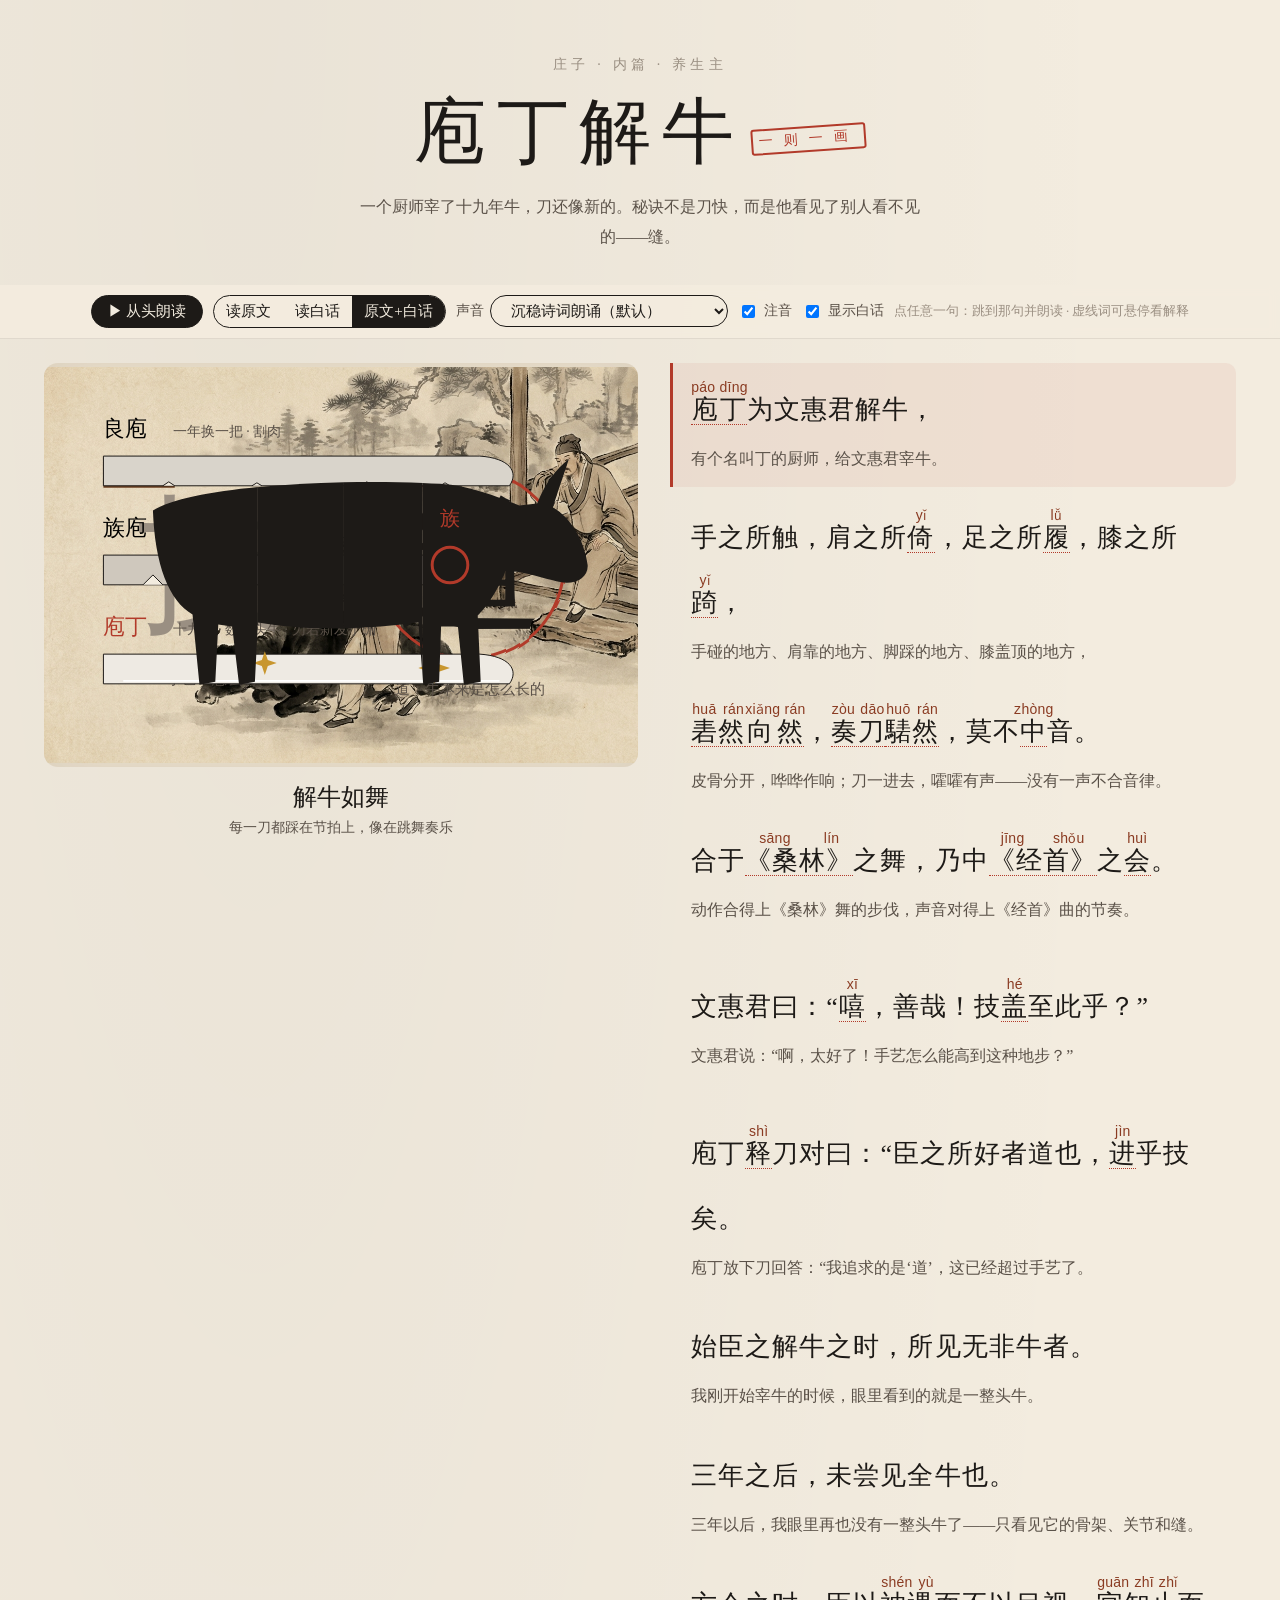
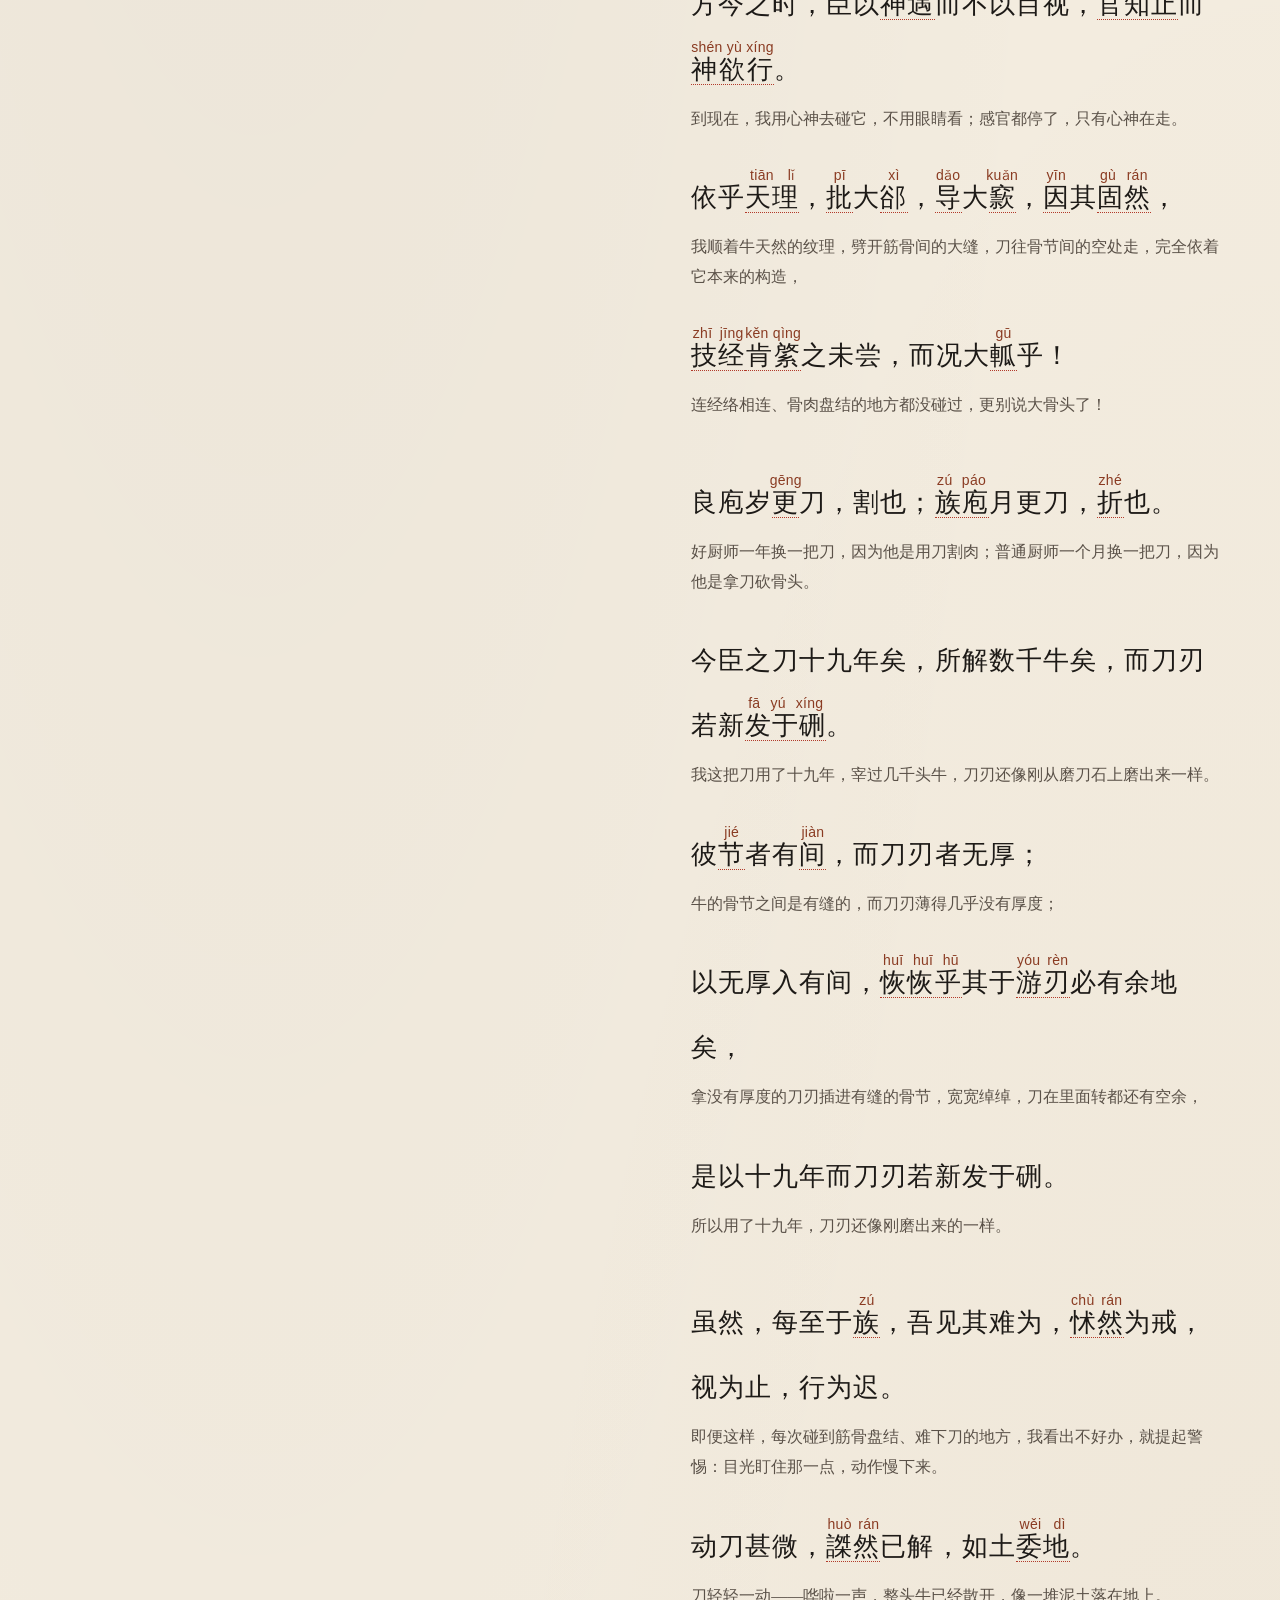
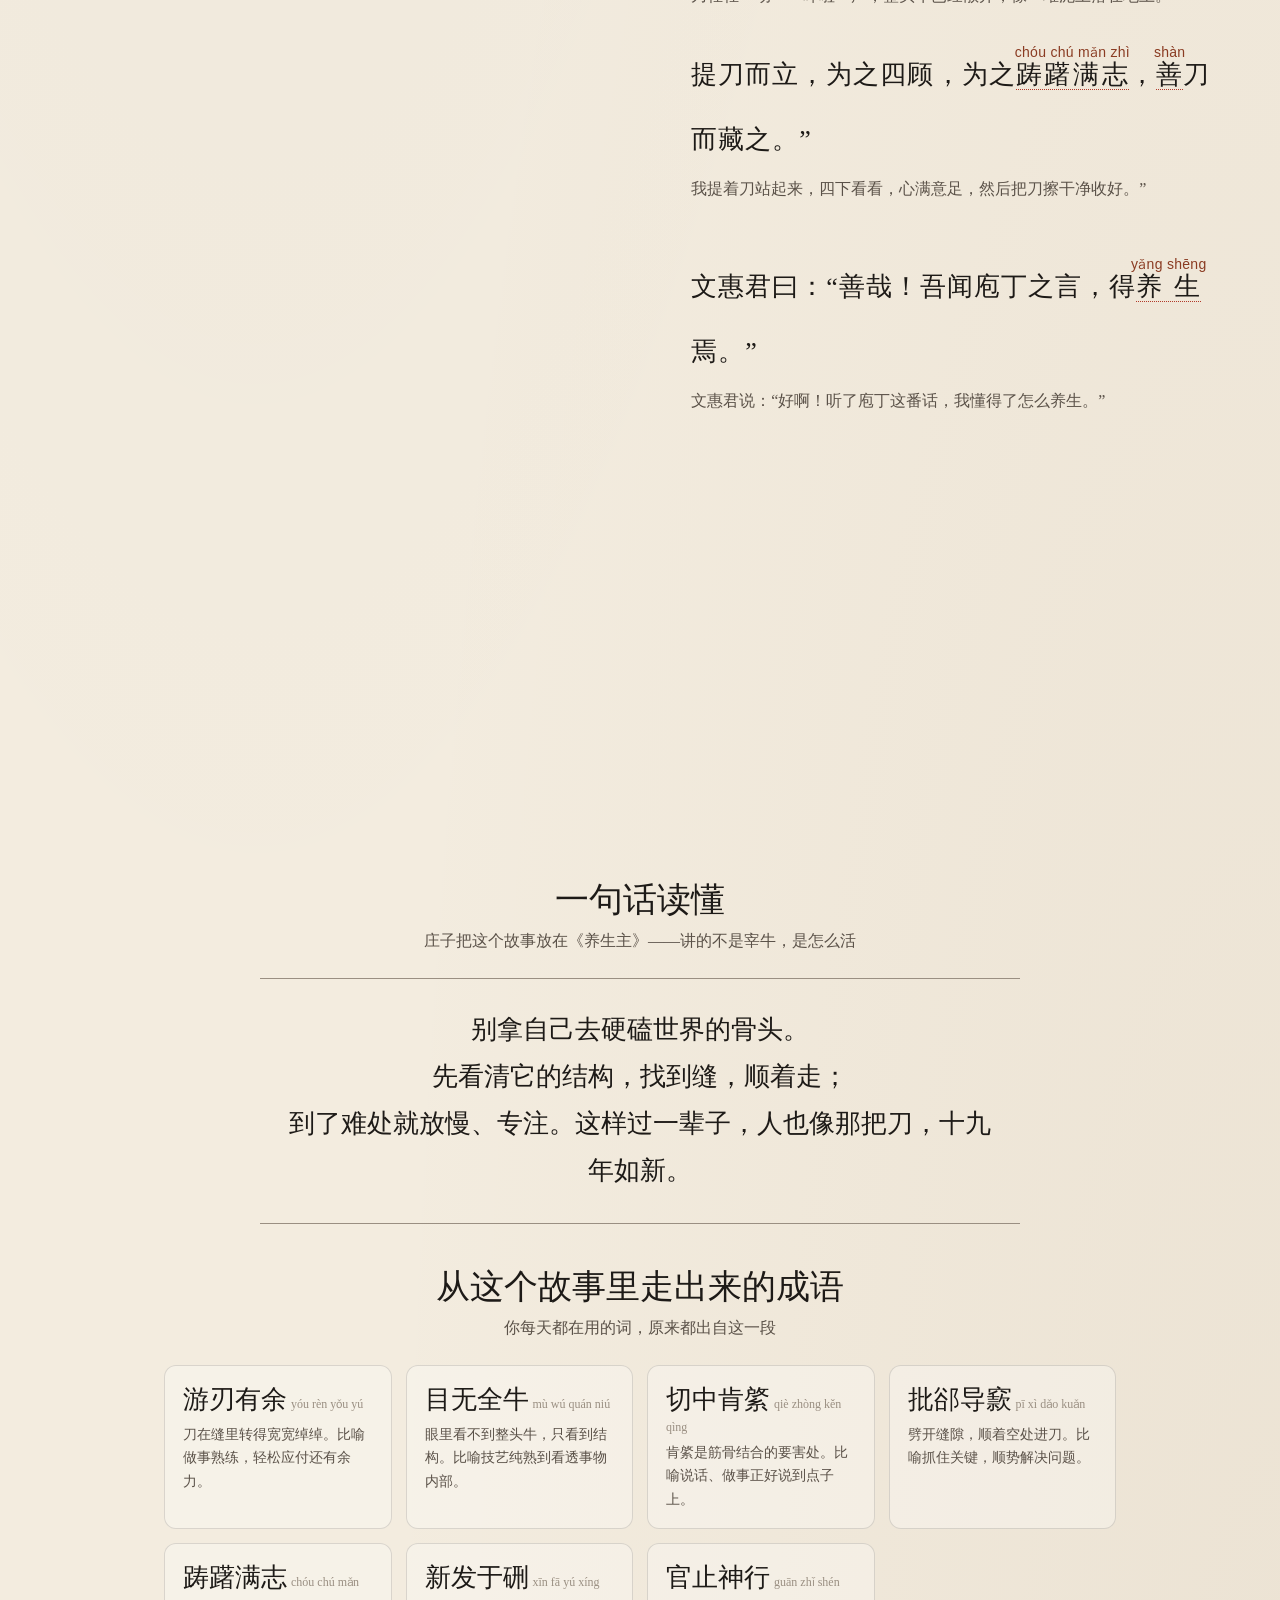
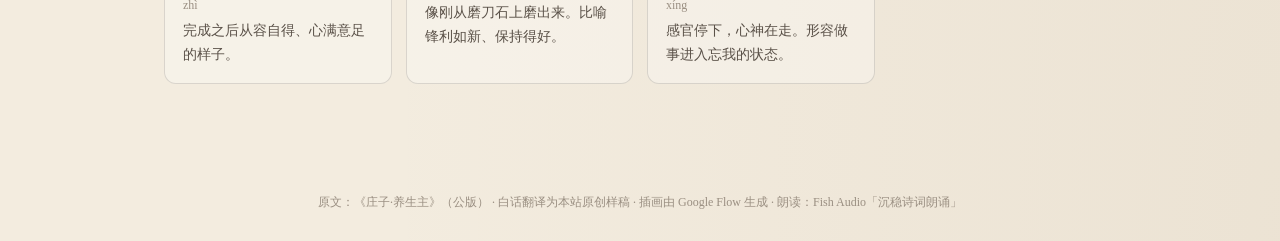
==== paoding.html @ 6b1c765b "庖丁解牛样板页：原文白话对照、Fish 朗读、Flow 水墨插画 Co-Authored-By: Claude Opus 5.5 <noreply@anthropic.com>" ====
<!DOCTYPE html>
<html lang="zh-CN">
<head>
<meta charset="UTF-8">
<meta name="viewport" content="width=device-width, initial-scale=1">
<title>庖丁解牛 · 庄子一则一画</title>
<style>
  :root {
    --paper: #f3ecdf;
    --paper2: #ebe2d1;
    --ink: #1d1a17;
    --ink2: #5a5148;
    --ink3: #9a8f82;
    --red: #b23a2a;
    --gold: #c8962e;
    --kai: "Kaiti SC", "STKaiti", "KaiTi", "BiauKai", serif;
    --song: "Songti SC", "STSong", "Noto Serif SC", serif;
  }
  * { box-sizing: border-box; }
  html, body { margin: 0; background: var(--paper); color: var(--ink); font-family: var(--song); }
  body {
    background-image:
      radial-gradient(ellipse at 20% 0%, rgba(0,0,0,.04), transparent 60%),
      radial-gradient(ellipse at 100% 100%, rgba(120,80,30,.06), transparent 50%);
    min-height: 100vh;
  }

  /* ---------- 顶部 ---------- */
  header.hero {
    padding: 56px 24px 32px; text-align: center; position: relative;
  }
  .hero .src { color: var(--ink3); letter-spacing: .3em; font-size: 14px; }
  .hero h1 {
    font-family: var(--kai); font-weight: normal; font-size: 72px; margin: 10px 0 6px;
    letter-spacing: .15em;
  }
  .hero .seal {
    display: inline-block; border: 2px solid var(--red); color: var(--red);
    font-family: var(--kai); padding: 2px 6px; font-size: 14px; border-radius: 3px;
    transform: rotate(-4deg); margin-left: 6px; vertical-align: middle;
  }
  .hero p.lede { color: var(--ink2); max-width: 560px; margin: 12px auto 0; line-height: 1.9; }

  /* ---------- 控制条 ---------- */
  .bar {
    position: sticky; top: 0; z-index: 20; background: rgba(243,236,223,.92);
    backdrop-filter: blur(6px); border-bottom: 1px solid rgba(0,0,0,.08);
    display: flex; gap: 10px; align-items: center; justify-content: center; flex-wrap: wrap;
    padding: 10px 16px;
  }
  .bar button, .bar select {
    font-family: var(--song); font-size: 15px; border: 1px solid var(--ink); background: transparent;
    color: var(--ink); border-radius: 999px; padding: 6px 16px; cursor: pointer;
  }
  .bar button.primary { background: var(--ink); color: var(--paper); }
  .bar button.on { background: var(--ink); color: var(--paper); }
  .seg { display: inline-flex; border: 1px solid var(--ink); border-radius: 999px; overflow: hidden; }
  .seg button { border: none; border-radius: 0; padding: 6px 12px; }
  .bar label { font-size: 14px; color: var(--ink2); display: inline-flex; gap: 6px; align-items: center; }
  .bar .hint { font-size: 13px; color: var(--ink3); }

  /* ---------- 主体：左画右文 ---------- */
  main { display: grid; grid-template-columns: minmax(0, 1.05fr) minmax(0, 1fr); gap: 32px;
         max-width: 1240px; margin: 0 auto; padding: 24px; }
  .stage-wrap { position: sticky; top: 70px; align-self: start; }
  .stage {
    background: var(--paper2); border-radius: 14px; position: relative; overflow: hidden;
    box-shadow: inset 0 0 60px rgba(90,60,20,.12);
    aspect-ratio: 5 / 3.4;
  }
  .stage svg { width: 100%; height: 100%; display: block; }
  .caption {
    margin-top: 14px; font-family: var(--kai); font-size: 24px; text-align: center; min-height: 34px;
  }
  .subcaption { text-align: center; color: var(--ink2); font-size: 14px; margin-top: 4px; min-height: 20px; }
  .stepper { display: flex; justify-content: center; gap: 8px; margin-top: 14px; flex-wrap: wrap; }
  .stepper button {
    font-family: var(--kai); font-size: 15px; background: transparent; border: 1px solid var(--ink3);
    color: var(--ink2); border-radius: 6px; padding: 4px 10px; cursor: pointer;
  }
  .stepper button.on { border-color: var(--red); color: var(--red); }

  .text { padding-bottom: 40vh; }
  .sent {
    padding: 14px 16px 14px 18px; border-left: 3px solid transparent; border-radius: 0 10px 10px 0;
    cursor: pointer; transition: background .25s, border-color .25s; margin-bottom: 4px;
  }
  .sent:hover { background: rgba(0,0,0,.03); }
  .sent.active { background: rgba(178,58,42,.07); border-left-color: var(--red); }
  .sent .orig { font-family: var(--kai); font-size: 26px; line-height: 2.5; letter-spacing: .04em; }
  .sent .tr { font-size: 16px; line-height: 1.85; color: var(--ink2); margin-top: 2px; }
  .sent.speaking-orig .orig { color: var(--red); }
  .sent.speaking-tr .tr { color: var(--red); }
  .hide-tr .sent .tr { display: none; }
  .hide-tr .sent.active .tr { display: block; }
  ruby rt { font-family: "PingFang SC", -apple-system, sans-serif; font-size: 14px; font-weight: 500; color: #8a3b22; letter-spacing: .02em; padding-bottom: 2px; }
  .hide-py ruby rt { visibility: hidden; }
  .w { border-bottom: 1px dotted var(--red); cursor: help; }
  .para-gap { height: 18px; }

  .tip {
    position: fixed; z-index: 50; max-width: 260px; background: var(--ink); color: var(--paper);
    padding: 10px 14px; border-radius: 8px; font-size: 14px; line-height: 1.6; pointer-events: none;
    opacity: 0; transform: translateY(4px); transition: opacity .15s, transform .15s;
  }
  .tip.show { opacity: 1; transform: none; }
  .toast {
    position: fixed; left: 50%; bottom: 28px; transform: translate(-50%, 10px); z-index: 60;
    background: var(--ink); color: var(--paper); padding: 10px 18px; border-radius: 999px; font-size: 14px;
    opacity: 0; transition: opacity .2s, transform .2s; pointer-events: none;
  }
  .toast.show { opacity: 1; transform: translate(-50%, 0); }
  .tip b { font-family: var(--kai); font-size: 18px; font-weight: normal; margin-right: 6px; }
  .tip i { color: var(--gold); font-style: normal; }

  /* ---------- 结尾 ---------- */
  section.end { max-width: 1000px; margin: 0 auto; padding: 20px 24px 80px; }
  section.end h2 { font-family: var(--kai); font-weight: normal; font-size: 34px; text-align: center; margin: 40px 0 8px; }
  section.end .sub { text-align: center; color: var(--ink2); margin-bottom: 26px; }
  .big-idea {
    font-family: var(--kai); font-size: 26px; line-height: 1.8; text-align: center;
    max-width: 760px; margin: 0 auto; padding: 28px; border-top: 1px solid var(--ink3); border-bottom: 1px solid var(--ink3);
  }
  .map { display: grid; grid-template-columns: repeat(3, 1fr); gap: 14px; margin: 30px 0 0; }
  .map div { background: var(--paper2); border-radius: 12px; padding: 18px; text-align: center; }
  .map b { display: block; font-family: var(--kai); font-size: 30px; font-weight: normal; }
  .map span { color: var(--ink2); font-size: 15px; }
  .idioms { display: grid; grid-template-columns: repeat(auto-fill, minmax(220px, 1fr)); gap: 14px; }
  .idiom { border: 1px solid rgba(0,0,0,.12); border-radius: 12px; padding: 16px 18px; background: rgba(255,255,255,.3); }
  .idiom b { font-family: var(--kai); font-size: 26px; font-weight: normal; }
  .idiom .py { color: var(--ink3); font-size: 12px; }
  .idiom p { margin: 6px 0 0; color: var(--ink2); font-size: 14px; line-height: 1.7; }
  footer { text-align: center; color: var(--ink3); font-size: 12px; padding: 30px; }

  /* ---------- 场景动画 ---------- */
  .scene { opacity: 0; transition: opacity .6s; pointer-events: none; }
  .scene.on { opacity: 1; }
  .ox-fill { fill: var(--ink); transition: fill-opacity .8s, stroke-opacity .8s; }
  .ox-line { fill: none; stroke: var(--ink); stroke-width: 2; }
  .struct { stroke: var(--paper); stroke-width: 2.2; fill: none; stroke-dasharray: 6 5; opacity: 0; transition: opacity .8s, stroke .8s; }
  .joint { fill: none; stroke: var(--paper); stroke-width: 2; opacity: 0; transition: opacity .8s, stroke .8s; }
  #s3.b .struct, #s3.b .joint { opacity: 1; }
  #s3.b .ox-fill { fill-opacity: .9; }
  #s3.c .ox-fill { fill-opacity: .08; }
  #s3.c .struct { opacity: 1; stroke: var(--gold); stroke-dasharray: none; stroke-width: 3; filter: url(#glow); }
  #s3.c .joint { opacity: 1; stroke: var(--gold); filter: url(#glow); }
  #s3.c .eye { opacity: 0; }
  .eye { transition: opacity .6s; }

  .s3paint, .s6paint { opacity: 0; transition: opacity 1s; }
  #s3.c .s3paint { opacity: 1; }
  #s3.c .ox-fill, #s3.c .struct, #s3.c .joint { opacity: 0 !important; }
  #s6.fall .s6paint { opacity: 1; transition-delay: .6s; }
  #s6.fall .dust { display: none; }
  #ground { transition: opacity .6s; }
  @keyframes ripple { from { r: 4; opacity: .7; } to { r: 46; opacity: 0; } }
  .rip { fill: none; stroke: var(--gold); stroke-width: 1.5; animation: ripple 2.4s ease-out infinite; }
  @keyframes floatNote { 0% { transform: translateY(10px); opacity: 0; } 30% { opacity: 1; } 100% { transform: translateY(-40px); opacity: 0; } }
  .note { font-family: var(--kai); font-size: 22px; fill: var(--ink2); animation: floatNote 3s ease-in-out infinite; }
  @keyframes knifeDance {
    0% { offset-distance: 0%; } 100% { offset-distance: 100%; }
  }
  .dancing-knife {
    offset-path: path("M140,180 C200,120 260,250 320,170 S430,120 470,190 S330,260 230,215 S120,230 140,180");
    animation: knifeDance 5s linear infinite; offset-rotate: auto;
  }

  @keyframes slide { 0%,10% { transform: translateY(-120px); } 60%,100% { transform: translateY(150px); } }
  .blade-slide { animation: slide 3.2s cubic-bezier(.5,0,.3,1) infinite; }

  @keyframes pulse { 0%,100% { r: 18; opacity: .9; } 50% { r: 30; opacity: .3; } }
  .knot { fill: none; stroke: var(--red); stroke-width: 3; animation: pulse 1.6s ease-in-out infinite; }
  .piece { transition: transform 1.4s cubic-bezier(.6,.05,.4,1); transform-box: view-box; }
  #s6.fall .knot, #s6.fall .knot-t { display: none; }
  #s6.fall .p1 { transform: translate(-30px, 30px) rotate(-28deg); }
  #s6.fall .p2 { transform: translate(-10px, 40px) rotate(18deg); }
  #s6.fall .p3 { transform: translate(12px, 42px) rotate(-16deg); }
  #s6.fall .p4 { transform: translate(36px, 28px) rotate(24deg); }
  .dust { opacity: 0; transition: opacity 1s .9s; }
  #s6.fall .dust { opacity: 1; }

  @keyframes sheathe { 0%,15% { transform: translateX(-150px); } 65%,100% { transform: translateX(0); } }
  .sheathing { animation: sheathe 4s ease-in-out infinite alternate; }
  @keyframes wipe { 0%,100% { transform: translateX(-60px); opacity: 0; } 20% { opacity: .9; } 50% { transform: translateX(80px); opacity: .9; } 60% { opacity: 0; } }
  .cloth { animation: wipe 4s ease-in-out infinite; }
  @keyframes look { 0%,100% { opacity: .2; } 50% { opacity: 1; } }
  .lookarrow { animation: look 2s ease-in-out infinite; }

  @keyframes shine { 0%,100% { opacity: 0; } 50% { opacity: 1; } }
  .sparkle { animation: shine 1.8s ease-in-out infinite; }

  @media (max-width: 860px) {
    main { grid-template-columns: 1fr; padding: 12px; }
    .stage-wrap { top: 56px; z-index: 10; background: var(--paper); padding-bottom: 6px; }
    .stage { aspect-ratio: 5 / 2.6; }
    .caption { font-size: 18px; margin-top: 6px; }
    .subcaption, .stepper { display: none; }
    .hero h1 { font-size: 52px; }
    .sent .orig { font-size: 21px; }
    .map { grid-template-columns: 1fr; }
  }
</style>
</head>
<body>

<header class="hero">
  <div class="src">庄子 · 内篇 · 养生主</div>
  <h1>庖丁解牛<span class="seal">一则一画</span></h1>
  <p class="lede">一个厨师宰了十九年牛，刀还像新的。秘诀不是刀快，而是他看见了别人看不见的——缝。</p>
</header>

<div class="bar">
  <button class="primary" id="playBtn">▶ 从头朗读</button>
  <div class="seg" id="modeSeg">
    <button data-mode="orig">读原文</button>
    <button data-mode="tr">读白话</button>
    <button data-mode="both" class="on">原文+白话</button>
  </div>
  <label>声音 <select id="voiceSel"></select></label>
  <label><input type="checkbox" id="pyChk" checked> 注音</label>
  <label><input type="checkbox" id="trChk" checked> 显示白话</label>
  <span class="hint">点任意一句：跳到那句并朗读 · 虚线词可悬停看解释</span>
</div>

<main>
  <div class="stage-wrap">
    <div class="stage">
      <svg viewBox="0 0 600 400" id="svg">
        <defs>
          <filter id="glow" x="-50%" y="-50%" width="200%" height="200%">
            <feGaussianBlur stdDeviation="3" result="b"/>
            <feMerge><feMergeNode in="b"/><feMergeNode in="SourceGraphic"/></feMerge>
          </filter>
          <filter id="brush">
            <feTurbulence type="fractalNoise" baseFrequency=".04" numOctaves="2" result="n"/>
            <feDisplacementMap in="SourceGraphic" in2="n" scale="5"/>
          </filter>
          <path id="ox" d="M110,145 C150,120 300,112 400,118 C430,120 455,130 480,140 L498,138 C505,120 515,105 530,93 C524,112 518,128 514,142 C532,152 546,176 549,200 C550,213 536,221 520,217 C500,212 482,206 466,206 C458,226 448,241 438,251 L441,318 L424,321 L418,262 L401,262 L399,318 L383,321 L378,258 C320,266 262,266 216,258 L213,318 L197,321 L190,262 L176,260 L173,318 L157,321 L150,250 C126,236 112,200 110,145 Z"/>
          <clipPath id="c1"><rect x="90" y="80" width="126" height="260"/></clipPath>
          <clipPath id="c2"><rect x="216" y="80" width="86" height="260"/></clipPath>
          <clipPath id="c3"><rect x="302" y="80" width="80" height="260"/></clipPath>
          <clipPath id="c4"><rect x="382" y="80" width="180" height="260"/></clipPath>
          <symbol id="knife" viewBox="-30 -8 60 16" overflow="visible">
            <path d="M-28,-3 L-6,-3 L-6,3 L-28,3 Z" fill="#6b3f22"/>
            <path d="M-6,-5 L22,-5 C28,-4 30,0 28,4 L-6,4 Z" fill="#d9d4cb" stroke="#1d1a17" stroke-width="1"/>
          </symbol>
        </defs>

        <!-- 地面 -->
        <path id="ground" d="M40,330 C200,326 400,334 560,328" stroke="#1d1a17" stroke-width="2" fill="none" opacity=".35" filter="url(#brush)"/>

        <!-- 1 解牛如舞 -->
        <g class="scene" id="s1">
          <image class="paint" href="img/flow/cover_dance_1.jpg" x="0" y="0" width="600" height="400" preserveAspectRatio="xMidYMid slice"/>
        </g>

        <!-- 2 技 → 道 -->
        <g class="scene" id="s2">
          <text x="170" y="250" font-family="Kaiti SC, STKaiti, serif" font-size="150" fill="#9a8f82" text-anchor="middle">技</text>
          <path d="M260,205 L330,205" stroke="#1d1a17" stroke-width="3"/>
          <path d="M322,195 L340,205 L322,215" fill="none" stroke="#1d1a17" stroke-width="3"/>
          <text x="300" y="185" font-family="Songti SC, serif" font-size="16" fill="#5a5148" text-anchor="middle">进乎技</text>
          <circle cx="430" cy="200" r="95" fill="none" stroke="#b23a2a" stroke-width="3" filter="url(#brush)"/>
          <text x="430" y="252" font-family="Kaiti SC, STKaiti, serif" font-size="150" fill="#1d1a17" text-anchor="middle">道</text>
          <text x="170" y="320" font-family="Songti SC, serif" font-size="15" fill="#5a5148" text-anchor="middle">手艺：怎么切</text>
          <text x="430" y="330" font-family="Songti SC, serif" font-size="15" fill="#5a5148" text-anchor="middle">道：牛本来是怎么长的</text>
        </g>

        <!-- 3 三重眼光 -->
        <g class="scene" id="s3">
          <use href="#ox" class="ox-fill"/>
          <g>
            <path class="struct" d="M118,150 C200,132 330,128 470,145"/>
            <path class="struct" d="M215,128 C210,170 212,215 216,258"/>
            <path class="struct" d="M300,122 C296,170 298,220 302,264"/>
            <path class="struct" d="M385,120 C380,165 380,215 380,258"/>
            <path class="struct" d="M458,135 C452,165 452,190 466,206"/>
            <path class="struct" d="M150,250 C168,232 190,236 216,258"/>
            <path class="struct" d="M118,190 C150,200 190,200 215,195"/>
            <path class="struct" d="M300,200 C330,205 360,205 380,200"/>
            <circle class="joint" cx="170" cy="188" r="15"/>
            <circle class="joint" cx="410" cy="200" r="14"/>
            <circle class="joint" cx="166" cy="290" r="9"/>
            <circle class="joint" cx="430" cy="290" r="9"/>
            <circle class="joint" cx="470" cy="168" r="10"/>
          </g>
          <image class="paint s3paint" href="img/flow/no_whole_ox_1.jpg" x="0" y="0" width="600" height="400" preserveAspectRatio="xMidYMid slice"/>
          <g class="eye" transform="translate(300,60)">
            <path d="M-26,0 Q0,-18 26,0 Q0,18 -26,0 Z" fill="none" stroke="#1d1a17" stroke-width="2"/>
            <circle r="6" fill="#1d1a17"/>
          </g>
        </g>

        <!-- 4 以无厚入有间 -->
        <g class="scene" id="s4">
          <image class="paint" href="img/flow/blade_gap_1.jpg" x="0" y="0" width="600" height="400" preserveAspectRatio="xMidYMid slice"/>
        </g>

        <!-- 5 三把刀 -->
        <g class="scene" id="s5">
          <g transform="translate(60,70)">
            <text x="0" y="0" font-family="Kaiti SC, STKaiti, serif" font-size="22">良庖</text>
            <text x="70" y="0" font-family="Songti SC, serif" font-size="14" fill="#5a5148">一年换一把 · 割肉</text>
            <path d="M0,22 L360,22 L360,52 L0,52 Z" fill="#6b3f22" transform="translate(-70,0) scale(.2,1) translate(350,0)"/>
            <path d="M0,20 L380,20 C410,22 420,36 410,50 L0,50 Z" fill="#d9d4cb" stroke="#1d1a17"/>
            <path d="M60,50 l6,-4 l6,4 M150,50 l5,-3 l5,3 M260,50 l6,-4 l6,4 M340,50 l5,-3 l5,3" stroke="#1d1a17" fill="#f3ecdf"/>
          </g>
          <g transform="translate(60,170)">
            <text x="0" y="0" font-family="Kaiti SC, STKaiti, serif" font-size="22">族庖</text>
            <text x="70" y="0" font-family="Songti SC, serif" font-size="14" fill="#5a5148">一个月换一把 · 砍骨头</text>
            <path d="M0,20 L330,20 L345,30 L355,26 L350,50 L0,50 Z" fill="#cfc8bd" stroke="#1d1a17"/>
            <path d="M40,50 l10,-10 l10,10 M110,50 l12,-14 l12,14 M200,50 l9,-9 l9,9 M270,50 l14,-16 l14,16" stroke="#1d1a17" fill="#f3ecdf"/>
            <path d="M372,30 l18,6 l-8,12 z" fill="#cfc8bd" stroke="#1d1a17"/>
          </g>
          <g transform="translate(60,270)">
            <text x="0" y="0" font-family="Kaiti SC, STKaiti, serif" font-size="22" fill="#b23a2a">庖丁</text>
            <text x="70" y="0" font-family="Songti SC, serif" font-size="14" fill="#5a5148">十九年 · 数千头牛 · 刃若新发于硎</text>
            <path d="M0,20 L380,20 C410,22 420,36 410,50 L0,50 Z" fill="#eeeae3" stroke="#1d1a17"/>
            <path d="M20,47 L400,47" stroke="#fff" stroke-width="2"/>
            <g class="sparkle"><path d="M330,30 l4,-12 l4,12 l12,4 l-12,4 l-4,12 l-4,-12 l-12,-4 z" fill="#c8962e"/></g>
            <g class="sparkle" style="animation-delay:.9s"><path d="M160,26 l3,-9 l3,9 l9,3 l-9,3 l-3,9 l-3,-9 l-9,-3 z" fill="#c8962e"/></g>
          </g>
        </g>

        <!-- 6 难处放慢 → 如土委地 -->
        <g class="scene" id="s6">
          <g class="piece p1" style="transform-origin:153px 300px"><use href="#ox" class="ox-fill" clip-path="url(#c1)"/></g>
          <g class="piece p2" style="transform-origin:259px 300px"><use href="#ox" class="ox-fill" clip-path="url(#c2)"/></g>
          <g class="piece p3" style="transform-origin:342px 300px"><use href="#ox" class="ox-fill" clip-path="url(#c3)"/></g>
          <g class="piece p4" style="transform-origin:472px 300px"><use href="#ox" class="ox-fill" clip-path="url(#c4)"/></g>
          <image class="paint s6paint" href="img/flow/satisfied_1.jpg" x="0" y="0" width="600" height="400" preserveAspectRatio="xMidYMid slice"/>
          <circle class="knot" cx="410" cy="200" r="18"/>
          <text class="knot-t" x="410" y="160" font-family="Kaiti SC, STKaiti, serif" font-size="20" fill="#b23a2a" text-anchor="middle">族</text>
          <g class="dust" fill="#9a8f82">
            <circle cx="150" cy="335" r="3"/><circle cx="210" cy="338" r="2"/><circle cx="290" cy="336" r="3"/>
            <circle cx="360" cy="339" r="2"/><circle cx="440" cy="335" r="3"/><circle cx="500" cy="338" r="2"/>
            <text x="300" y="380" font-family="Kaiti SC, STKaiti, serif" font-size="20" fill="#5a5148" text-anchor="middle">謋然已解，如土委地</text>
          </g>
        </g>

        <!-- 7 善刀而藏之 -->
        <g class="scene" id="s7">
          <image class="paint" href="img/flow/satisfied_2.jpg" x="0" y="0" width="600" height="400" preserveAspectRatio="xMidYMid slice"/>
        </g>

        <!-- 8 养生 -->
        <g class="scene" id="s8" font-family="Kaiti SC, STKaiti, serif" text-anchor="middle">
          <text x="120" y="120" font-size="64">刀</text>
          <text x="120" y="160" font-size="18" fill="#5a5148">= 你自己</text>
          <text x="300" y="120" font-size="64">牛</text>
          <text x="300" y="160" font-size="18" fill="#5a5148">= 复杂的世界</text>
          <text x="480" y="120" font-size="64" fill="#b23a2a">缝</text>
          <text x="480" y="160" font-size="18" fill="#5a5148">= 顺势的地方</text>
          <path d="M80,200 L520,200" stroke="#9a8f82"/>
          <text x="300" y="255" font-size="26">不硬碰，就不磨损</text>
          <text x="300" y="300" font-size="26">顺着纹理走，十九年如新</text>
          <circle cx="300" cy="350" r="22" fill="none" stroke="#b23a2a" stroke-width="2"/>
          <text x="300" y="359" font-size="24" fill="#b23a2a">生</text>
        </g>
      </svg>
    </div>
    <div class="caption" id="caption"></div>
    <div class="subcaption" id="subcaption"></div>
    <div class="stepper" id="stepper"></div>
  </div>

  <div class="text" id="text"></div>
</main>

<section class="end">
  <h2>一句话读懂</h2>
  <div class="sub">庄子把这个故事放在《养生主》——讲的不是宰牛，是怎么活</div>
  <div class="big-idea">
    别拿自己去硬磕世界的骨头。<br>先看清它的结构，找到缝，顺着走；<br>到了难处就放慢、专注。这样过一辈子，人也像那把刀，十九年如新。
  </div>

  <h2>从这个故事里走出来的成语</h2>
  <div class="sub">你每天都在用的词，原来都出自这一段</div>
  <div class="idioms">
    <div class="idiom"><b>游刃有余</b> <span class="py">yóu rèn yǒu yú</span><p>刀在缝里转得宽宽绰绰。比喻做事熟练，轻松应付还有余力。</p></div>
    <div class="idiom"><b>目无全牛</b> <span class="py">mù wú quán niú</span><p>眼里看不到整头牛，只看到结构。比喻技艺纯熟到看透事物内部。</p></div>
    <div class="idiom"><b>切中肯綮</b> <span class="py">qiè zhòng kěn qìng</span><p>肯綮是筋骨结合的要害处。比喻说话、做事正好说到点子上。</p></div>
    <div class="idiom"><b>批郤导窾</b> <span class="py">pī xì dǎo kuǎn</span><p>劈开缝隙，顺着空处进刀。比喻抓住关键，顺势解决问题。</p></div>
    <div class="idiom"><b>踌躇满志</b> <span class="py">chóu chú mǎn zhì</span><p>完成之后从容自得、心满意足的样子。</p></div>
    <div class="idiom"><b>新发于硎</b> <span class="py">xīn fā yú xíng</span><p>像刚从磨刀石上磨出来。比喻锋利如新、保持得好。</p></div>
    <div class="idiom"><b>官止神行</b> <span class="py">guān zhǐ shén xíng</span><p>感官停下，心神在走。形容做事进入忘我的状态。</p></div>
  </div>
</section>

<footer>原文：《庄子·养生主》（公版） · 白话翻译为本站原创样稿 · 插画由 Google Flow 生成 · 朗读：Fish Audio「沉稳诗词朗诵」</footer>

<div class="tip" id="tip"></div>
<div class="toast" id="toast"></div>

<script>
// {字|拼音|解释} 会变成带注音、可悬停的词
const S = [
  { o: "{庖丁|páo dīng|名叫丁的厨师。庖：厨房、厨师}为文惠君解牛，", r: "庖丁为文惠君解牛，",
    t: "有个名叫丁的厨师，给文惠君宰牛。", sc: 1 },
  { o: "手之所触，肩之所{倚|yǐ|靠}，足之所{履|lǚ|踩}，膝之所{踦|yǐ|用膝盖顶住}，", r: "手之所触，肩之所倚，足之所履，膝之所以，",
    t: "手碰的地方、肩靠的地方、脚踩的地方、膝盖顶的地方，", sc: 1 },
  { o: "{砉然|huā rán|皮骨分离的声音}{向然|xiǎng rán|同“响然”，发出声响}，{奏刀|zòu dāo|进刀}{騞然|huō rán|进刀时的声音}，莫不{中|zhòng|合乎}音。", r: "哗然响然，奏刀豁然，莫不众音。",
    t: "皮骨分开，哗哗作响；刀一进去，嚯嚯有声——没有一声不合音律。", sc: 1 },
  { o: "合于{《桑林》|sāng lín|商汤时的乐舞}之舞，乃中{《经首》|jīng shǒu|尧时乐曲《咸池》中的一章}之{会|huì|节奏}。", r: "合于桑林之舞，乃众经首之会。",
    t: "动作合得上《桑林》舞的步伐，声音对得上《经首》曲的节奏。", sc: 1, gap: true },

  { o: "文惠君曰：“{嘻|xī|赞叹声}，善哉！技{盖|hé|同“盍”，怎么}至此乎？”", r: "文惠君曰：嘻，善哉！技何至此乎？",
    t: "文惠君说：“啊，太好了！手艺怎么能高到这种地步？”", sc: 2, gap: true },
  { o: "庖丁{释|shì|放下}刀对曰：“臣之所好者道也，{进|jìn|超过}乎技矣。", r: "庖丁释刀对曰：臣之所好者道也，进乎技矣。",
    t: "庖丁放下刀回答：“我追求的是‘道’，这已经超过手艺了。", sc: 2 },

  { o: "始臣之解牛之时，所见无非牛者。", r: "始臣之解牛之时，所见无非牛者。",
    t: "我刚开始宰牛的时候，眼里看到的就是一整头牛。", sc: 3, st: "a" },
  { o: "三年之后，未尝见全牛也。", r: "三年之后，未尝见全牛也。",
    t: "三年以后，我眼里再也没有一整头牛了——只看见它的骨架、关节和缝。", sc: 3, st: "b" },
  { o: "方今之时，臣以{神遇|shén yù|用心神去接触}而不以目视，{官知止|guān zhī zhǐ|感官的作用停下来}而{神欲行|shén yù xíng|心神在运行}。", r: "方今之时，臣以神遇而不以目视，官知止而神欲行。",
    t: "到现在，我用心神去碰它，不用眼睛看；感官都停了，只有心神在走。", sc: 3, st: "c" },
  { o: "依乎{天理|tiān lǐ|牛身体天然的纹理}，{批|pī|劈开}大{郤|xì|空隙}，{导|dǎo|引刀进入}大{窾|kuǎn|骨节间的空处}，{因|yīn|顺着}其{固然|gù rán|本来的样子}，", r: "依乎天理，批大隙，导大款，因其固然，",
    t: "我顺着牛天然的纹理，劈开筋骨间的大缝，刀往骨节间的空处走，完全依着它本来的构造，", sc: 4 },
  { o: "{技经|zhī jīng|“技”应作“枝”，经络相连的地方}{肯綮|kěn qìng|骨肉紧密结合处}之未尝，而况大{軱|gū|大骨头}乎！", r: "枝经肯庆之未尝，而况大孤乎！",
    t: "连经络相连、骨肉盘结的地方都没碰过，更别说大骨头了！", sc: 4, gap: true },
  { o: "良庖岁{更|gēng|更换}刀，割也；{族庖|zú páo|一般的厨师。族：众}月更刀，{折|zhé|用刀砍骨头}也。", r: "良庖岁耕刀，割也；族庖月耕刀，折也。",
    t: "好厨师一年换一把刀，因为他是用刀割肉；普通厨师一个月换一把刀，因为他是拿刀砍骨头。", sc: 5 },
  { o: "今臣之刀十九年矣，所解数千牛矣，而刀刃若新{发于硎|fā yú xíng|刚从磨刀石上磨出来。硎：磨刀石}。", r: "今臣之刀十九年矣，所解数千牛矣，而刀刃若新发于形。",
    t: "我这把刀用了十九年，宰过几千头牛，刀刃还像刚从磨刀石上磨出来一样。", sc: 5 },
  { o: "彼{节|jié|骨节}者有{间|jiàn|缝隙}，而刀刃者无厚；", r: "彼节者有见，而刀刃者无厚；",
    t: "牛的骨节之间是有缝的，而刀刃薄得几乎没有厚度；", sc: 4 },
  { o: "以无厚入有间，{恢恢乎|huī huī hū|宽宽绰绰的样子}其于{游刃|yóu rèn|运转刀刃}必有余地矣，", r: "以无厚入有见，恢恢乎其于游刃必有余地矣，",
    t: "拿没有厚度的刀刃插进有缝的骨节，宽宽绰绰，刀在里面转都还有空余，", sc: 4 },
  { o: "是以十九年而刀刃若新发于硎。", r: "是以十九年而刀刃若新发于形。",
    t: "所以用了十九年，刀刃还像刚磨出来的一样。", sc: 5, gap: true },
  { o: "虽然，每至于{族|zú|筋骨交错聚结的地方}，吾见其难为，{怵然|chù rán|警惕小心的样子}为戒，视为止，行为迟。", r: "虽然，每至于族，吾见其难为，触然为戒，视为止，行为迟。",
    t: "即便这样，每次碰到筋骨盘结、难下刀的地方，我看出不好办，就提起警惕：目光盯住那一点，动作慢下来。", sc: 6, st: "a" },
  { o: "动刀甚微，{謋然|huò rán|骨肉分离的声音}已解，如土{委地|wěi dì|散落在地上}。", r: "动刀甚微，或然已解，如土委地。",
    t: "刀轻轻一动——哗啦一声，整头牛已经散开，像一堆泥土落在地上。", sc: 6, st: "fall" },
  { o: "提刀而立，为之四顾，为之{踌躇满志|chóu chú mǎn zhì|从容自得、心满意足}，{善|shàn|擦拭}刀而藏之。”", r: "提刀而立，为之四顾，为之踌躇满志，善刀而藏之。",
    t: "我提着刀站起来，四下看看，心满意足，然后把刀擦干净收好。”", sc: 7, gap: true },
  { o: "文惠君曰：“善哉！吾闻庖丁之言，得{养生|yǎng shēng|保养生命的道理}焉。”", r: "文惠君曰：善哉！吾闻庖丁之言，得养生焉。",
    t: "文惠君说：“好啊！听了庖丁这番话，我懂得了怎么养生。”", sc: 8 },
];

const CAP = {
  1: ["解牛如舞", "每一刀都踩在节拍上，像在跳舞奏乐"],
  2: ["从“技”到“道”", "手艺是“怎么切”；道是看懂“牛本来是怎么长的”"],
  3: ["三种眼光看同一头牛", ""],
  4: ["以无厚入有间", "刀从缝里走，碰不到骨头，所以不会钝"],
  5: ["三把刀，三种活法", "割肉的一年一换，砍骨头的一月一换，走缝的十九年如新"],
  6: ["难处放慢，然后——散了", ""],
  7: ["提刀而立，善刀而藏", ""],
  8: ["这和“养生”有什么关系？", "庄子借宰牛，讲怎么过一辈子"],
};
const S3 = { a: ["初：所见无非牛", "眼里是一整块硬东西，无从下手"],
             b: ["三年：未尝见全牛", "看见骨架、关节、缝——牛“拆开”了"],
             c: ["今：以神遇不以目视", "牛几乎消失，只剩发光的缝。闭着眼都知道刀往哪走"] };
const S6 = { a: ["每至于族，怵然为戒", "碰到盘结处（红圈），盯住、放慢"], fall: ["謋然已解，如土委地", "轻轻一动，整头牛自己散开"] };

// ---------- 渲染文本 ----------
const textEl = document.getElementById("text");
function markup(s) {
  return s.replace(/\{([^|}]+)\|([^|}]+)\|([^}]+)\}/g, (_, w, py, g) =>
    `<span class="w" data-w="${w}" data-py="${py}" data-g="${g}"><ruby>${w}<rt>${py}</rt></ruby></span>`);
}
S.forEach((s, i) => {
  const d = document.createElement("div");
  d.className = "sent"; d.dataset.i = i;
  d.innerHTML = `<div class="orig">${markup(s.o)}</div><div class="tr">${s.t}</div>`;
  d.addEventListener("click", () => { stopAll(); setActive(i, true); speakFrom(i, true); });
  textEl.appendChild(d);
  if (s.gap) { const g = document.createElement("div"); g.className = "para-gap"; textEl.appendChild(g); }
});
const sentEls = [...document.querySelectorAll(".sent")];

// ---------- 场景 ----------
const scenes = [...document.querySelectorAll(".scene")];
const capEl = document.getElementById("caption"), subEl = document.getElementById("subcaption");
const stepper = document.getElementById("stepper");
function showScene(n, st) {
  scenes.forEach(g => g.classList.toggle("on", g.id === "s" + n));
  let [c, sub] = CAP[n];
  const s3 = document.getElementById("s3"), s6 = document.getElementById("s6");
  s3.classList.remove("b", "c"); s6.classList.remove("fall");
  if (n === 3) { st = st || "a"; if (st !== "a") s3.classList.add(st); [c, sub] = S3[st]; }
  if (n === 6) { st = st || "a"; if (st === "fall") s6.classList.add("fall"); [c, sub] = S6[st]; }
  capEl.textContent = c; subEl.textContent = sub;
  const oxShown = (n === 3 && st !== "c") || (n === 6 && st !== "fall");
  document.getElementById("ground").style.opacity = oxShown ? .35 : 0;
  stepper.innerHTML = "";
  if (n === 3) for (const k of ["a", "b", "c"]) {
    const b = document.createElement("button"); b.textContent = S3[k][0];
    if (k === st) b.classList.add("on");
    b.onclick = () => showScene(3, k); stepper.appendChild(b);
  }
  if (n === 6) for (const k of ["a", "fall"]) {
    const b = document.createElement("button"); b.textContent = k === "a" ? "盘结处" : "散开";
    if (k === st) b.classList.add("on");
    b.onclick = () => showScene(6, k); stepper.appendChild(b);
  }
}

let active = -1;
function setActive(i, scroll) {
  active = i;
  sentEls.forEach((e, j) => e.classList.toggle("active", j === i));
  showScene(S[i].sc, S[i].st);
  if (scroll) sentEls[i].scrollIntoView({ behavior: "smooth", block: "center" });
}

// 不播放时，滚动到哪句就显示哪句的画面
const io = new IntersectionObserver(es => {
  if (playing) return;
  const vis = es.filter(e => e.isIntersecting).sort((a, b) => a.boundingClientRect.top - b.boundingClientRect.top);
  if (vis.length) setActive(+vis[0].target.dataset.i, false);
}, { rootMargin: "-40% 0px -50% 0px" });
sentEls.forEach(e => io.observe(e));

// ---------- 朗读 ----------
// full：整篇逐句都有音频（audio/<id>/o01.mp3、t01.mp3）；sample：只录了第一段试听
const VOICES = [
  { id: "04", name: "沉稳诗词朗诵", full: true },
  { id: "01", name: "周涛·纪录片女声", sample: { o: "audio/samples/01_o.mp3", t: "audio/samples/01_t.mp3" } },
  { id: "02", name: "纪录片男声", sample: { o: "audio/samples/02_o.mp3", t: "audio/samples/02_t.mp3" } },
  { id: "03", name: "浑厚男声", sample: { o: "audio/samples/03_o.mp3" } },
  { id: "05", name: "故宫纪录片女声", sample: { o: "audio/samples/05_o.mp3" } },
  { id: "tts", name: "浏览器语音" },
];
const SAMPLE_END = 3; // 试听只覆盖第 1–4 句（第一段）
let cur = VOICES[0];
let mode = "both", playing = false, ttsVoice = null, token = 0;
const audio = new Audio();

function pickTts() {
  const vs = speechSynthesis.getVoices().filter(v => /zh[-_](CN|Hans)/i.test(v.lang) || v.lang === "zh");
  ttsVoice = vs.find(v => /Tingting|婷婷|Xiaoxiao|Yu-shu|Lili/i.test(v.name)) || vs[0] || null;
}
pickTts(); speechSynthesis.onvoiceschanged = pickTts;

function say(text, rate) {
  return new Promise(res => {
    const u = new SpeechSynthesisUtterance(text);
    u.lang = "zh-CN"; if (ttsVoice) u.voice = ttsVoice; u.rate = rate;
    u.onend = res; u.onerror = res;
    speechSynthesis.speak(u);
  });
}
function playClip(url) {
  return new Promise(res => {
    audio.onended = () => res(true);
    audio.onerror = () => res(false);
    audio.src = url;
    audio.play().catch(() => res(false));
  });
}
// 有音频就放音频，没有（还没生成）就退回浏览器语音
async function read(k, kind) {
  const n = String(k + 1).padStart(2, "0");
  if (cur.full && await playClip(`audio/${cur.id}/${kind}${n}.mp3`)) return;
  if (kind === "o") await say(S[k].r, .8); else await say(S[k].t.replace(/[“”]/g, ""), 1);
}

const toastEl = document.getElementById("toast");
let toastTimer;
function toast(msg) {
  toastEl.textContent = msg; toastEl.classList.add("show");
  clearTimeout(toastTimer); toastTimer = setTimeout(() => toastEl.classList.remove("show"), 3200);
}

async function playSample(i) {
  const my = ++token;
  if (i > SAMPLE_END) { toast(`「${cur.name}」只录了第一段试听，整篇还没生成`); return; }
  playing = true; updateBtn();
  setActive(0, true);
  const els = sentEls.slice(0, SAMPLE_END + 1);
  if (mode !== "tr") {
    els.forEach(e => e.classList.add("speaking-orig")); await playClip(cur.sample.o);
    els.forEach(e => e.classList.remove("speaking-orig"));
  }
  if (my === token && mode !== "orig") {
    if (cur.sample.t) {
      els.forEach(e => e.classList.add("speaking-tr")); await playClip(cur.sample.t);
      els.forEach(e => e.classList.remove("speaking-tr"));
    } else toast(`「${cur.name}」没录白话试听`);
  }
  if (my === token) { playing = false; updateBtn(); toast("试听到这里结束。整篇只有默认声音"); }
}

async function speakFrom(i, single) {
  if (cur.sample) return playSample(i);
  const my = ++token; playing = true; updateBtn();
  for (let k = i; k < S.length; k++) {
    if (my !== token) return;
    setActive(k, true);
    const el = sentEls[k];
    if (mode !== "tr") { el.classList.add("speaking-orig"); await read(k, "o"); el.classList.remove("speaking-orig"); }
    if (my !== token) return;
    if (mode !== "orig") { el.classList.add("speaking-tr"); await read(k, "t"); el.classList.remove("speaking-tr"); }
    if (single) break;
  }
  if (my === token) { playing = false; updateBtn(); }
}
function stopAll() {
  token++; speechSynthesis.cancel(); audio.pause(); audio.onended = audio.onerror = null;
  playing = false;
  sentEls.forEach(e => e.classList.remove("speaking-orig", "speaking-tr")); updateBtn();
}
const playBtn = document.getElementById("playBtn");
function updateBtn() { playBtn.textContent = playing ? "■ 停止" : "▶ 从头朗读"; }
playBtn.onclick = () => { if (playing) stopAll(); else { stopAll(); speakFrom(0, false); } };

const voiceSel = document.getElementById("voiceSel");
voiceSel.innerHTML = VOICES.map(v =>
  `<option value="${v.id}">${v.name}${v.full ? "（默认）" : v.sample ? "（仅试听）" : ""}</option>`).join("");
voiceSel.onchange = () => {
  stopAll(); cur = VOICES.find(v => v.id === voiceSel.value);
  if (cur.sample) toast(`「${cur.name}」只录了第一段，点播放听试听`);
};

document.querySelectorAll("#modeSeg button").forEach(b => b.onclick = () => {
  mode = b.dataset.mode;
  document.querySelectorAll("#modeSeg button").forEach(x => x.classList.toggle("on", x === b));
});
document.getElementById("pyChk").onchange = e => document.body.classList.toggle("hide-py", !e.target.checked);
document.getElementById("trChk").onchange = e => document.body.classList.toggle("hide-tr", !e.target.checked);

// ---------- 词语解释浮窗 ----------
const tip = document.getElementById("tip");
document.addEventListener("mouseover", e => {
  const w = e.target.closest(".w"); if (!w) { tip.classList.remove("show"); return; }
  tip.innerHTML = `<b>${w.dataset.w}</b><i>${w.dataset.py}</i><br>${w.dataset.g}`;
  const r = w.getBoundingClientRect();
  tip.style.left = Math.min(r.left, innerWidth - 280) + "px";
  tip.style.top = (r.bottom + 8) + "px";
  tip.classList.add("show");
});
window.addEventListener("scroll", () => tip.classList.remove("show"), { passive: true });

setActive(0, false);
</script>
</body>
</html>
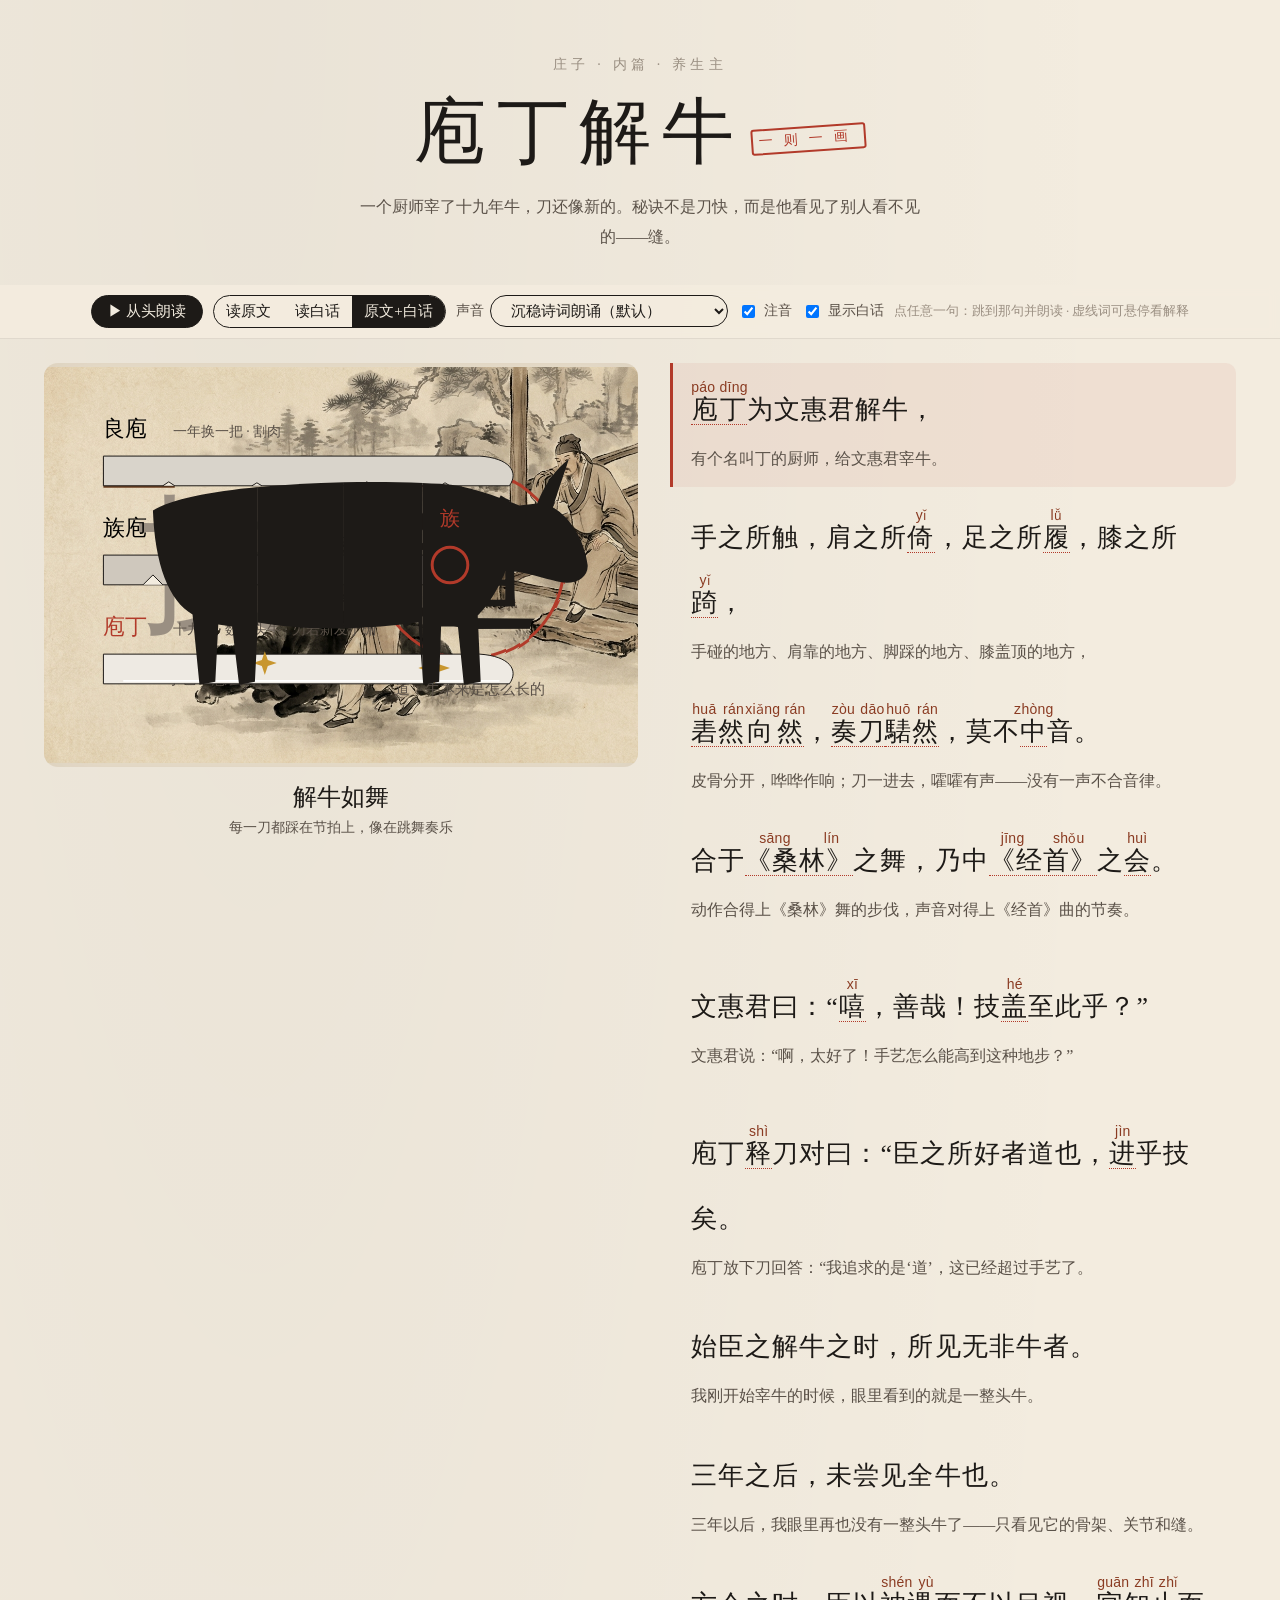
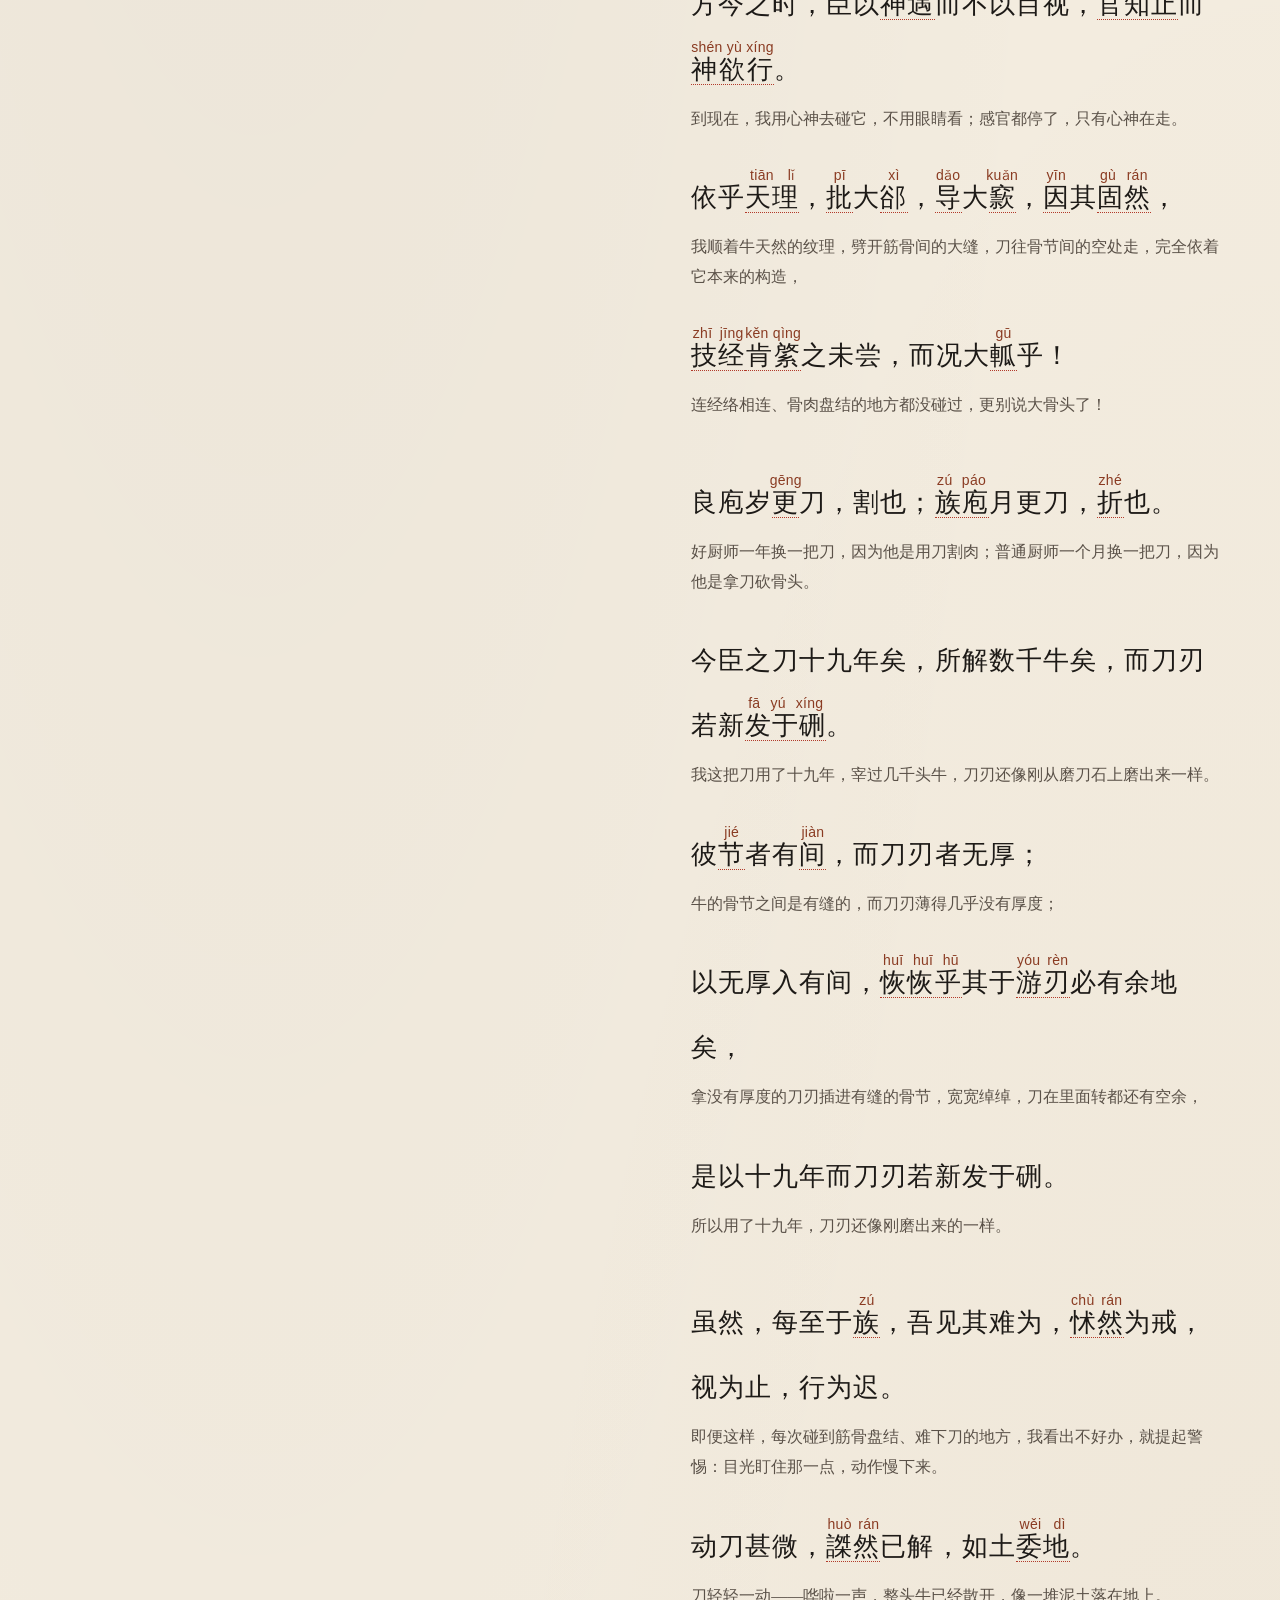
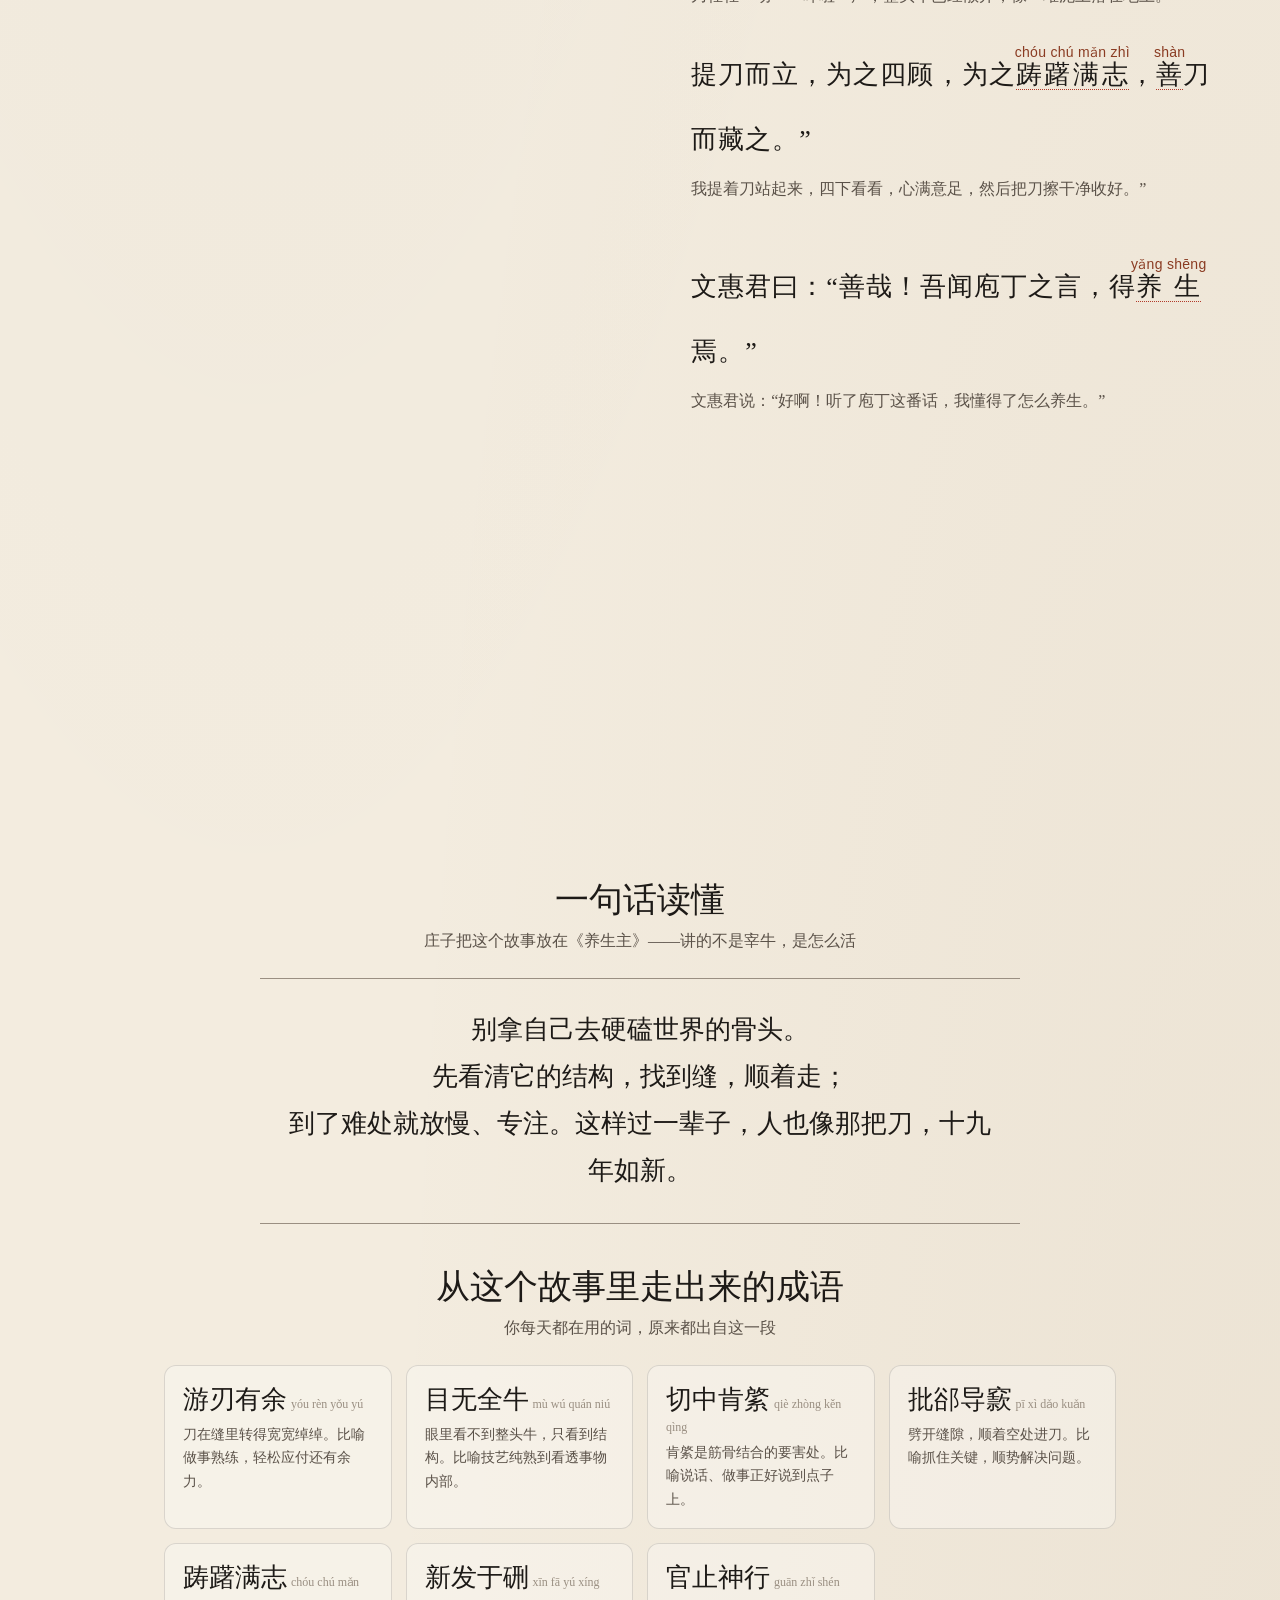
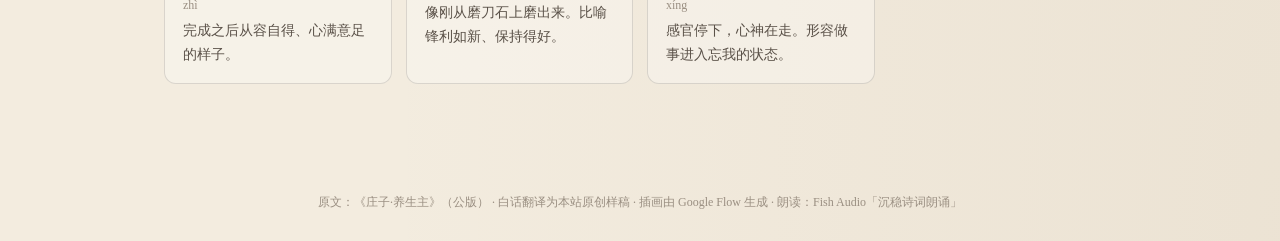
==== commit 24176e85: "手机上画面区贴在控制条下面，不再被盖住；画框改成 3:2 Co-Authored-By: Claude Opus 5.5 <noreply@anthropic.com>" ====
--- a/paoding.html
+++ b/paoding.html
@@ -62,7 +62,7 @@
   /* ---------- 主体：左画右文 ---------- */
   main { display: grid; grid-template-columns: minmax(0, 1.05fr) minmax(0, 1fr); gap: 32px;
          max-width: 1240px; margin: 0 auto; padding: 24px; }
-  .stage-wrap { position: sticky; top: 70px; align-self: start; }
+  .stage-wrap { position: sticky; top: calc(var(--barH, 56px) + 14px); align-self: start; }
   .stage {
     background: var(--paper2); border-radius: 14px; position: relative; overflow: hidden;
     box-shadow: inset 0 0 60px rgba(90,60,20,.12);
@@ -191,8 +191,13 @@
 
   @media (max-width: 860px) {
     main { grid-template-columns: 1fr; padding: 12px; }
-    .stage-wrap { top: 56px; z-index: 10; background: var(--paper); padding-bottom: 6px; }
-    .stage { aspect-ratio: 5 / 2.6; }
+    .stage-wrap { top: var(--barH, 56px); z-index: 10; background: var(--paper); padding: 6px 0; }
+    .bar { gap: 6px 8px; padding: 8px 10px; }
+    .bar .hint { display: none; }
+    .bar button, .bar select { font-size: 13px; padding: 5px 10px; }
+    .seg button { padding: 5px 9px; }
+    .bar label { font-size: 13px; }
+    .stage { aspect-ratio: 3 / 2; }
     .caption { font-size: 18px; margin-top: 6px; }
     .subcaption, .stepper { display: none; }
     .hero h1 { font-size: 52px; }
@@ -633,6 +638,12 @@
 });
 window.addEventListener("scroll", () => tip.classList.remove("show"), { passive: true });
 
+// 控制条在手机上会换行变高，画面区要贴在它下面
+const barEl = document.querySelector(".bar");
+const setBarH = () => document.documentElement.style.setProperty("--barH", barEl.offsetHeight + "px");
+setBarH(); addEventListener("resize", setBarH);
+if ("ResizeObserver" in window) new ResizeObserver(setBarH).observe(barEl);
+
 setActive(0, false);
 </script>
 </body>
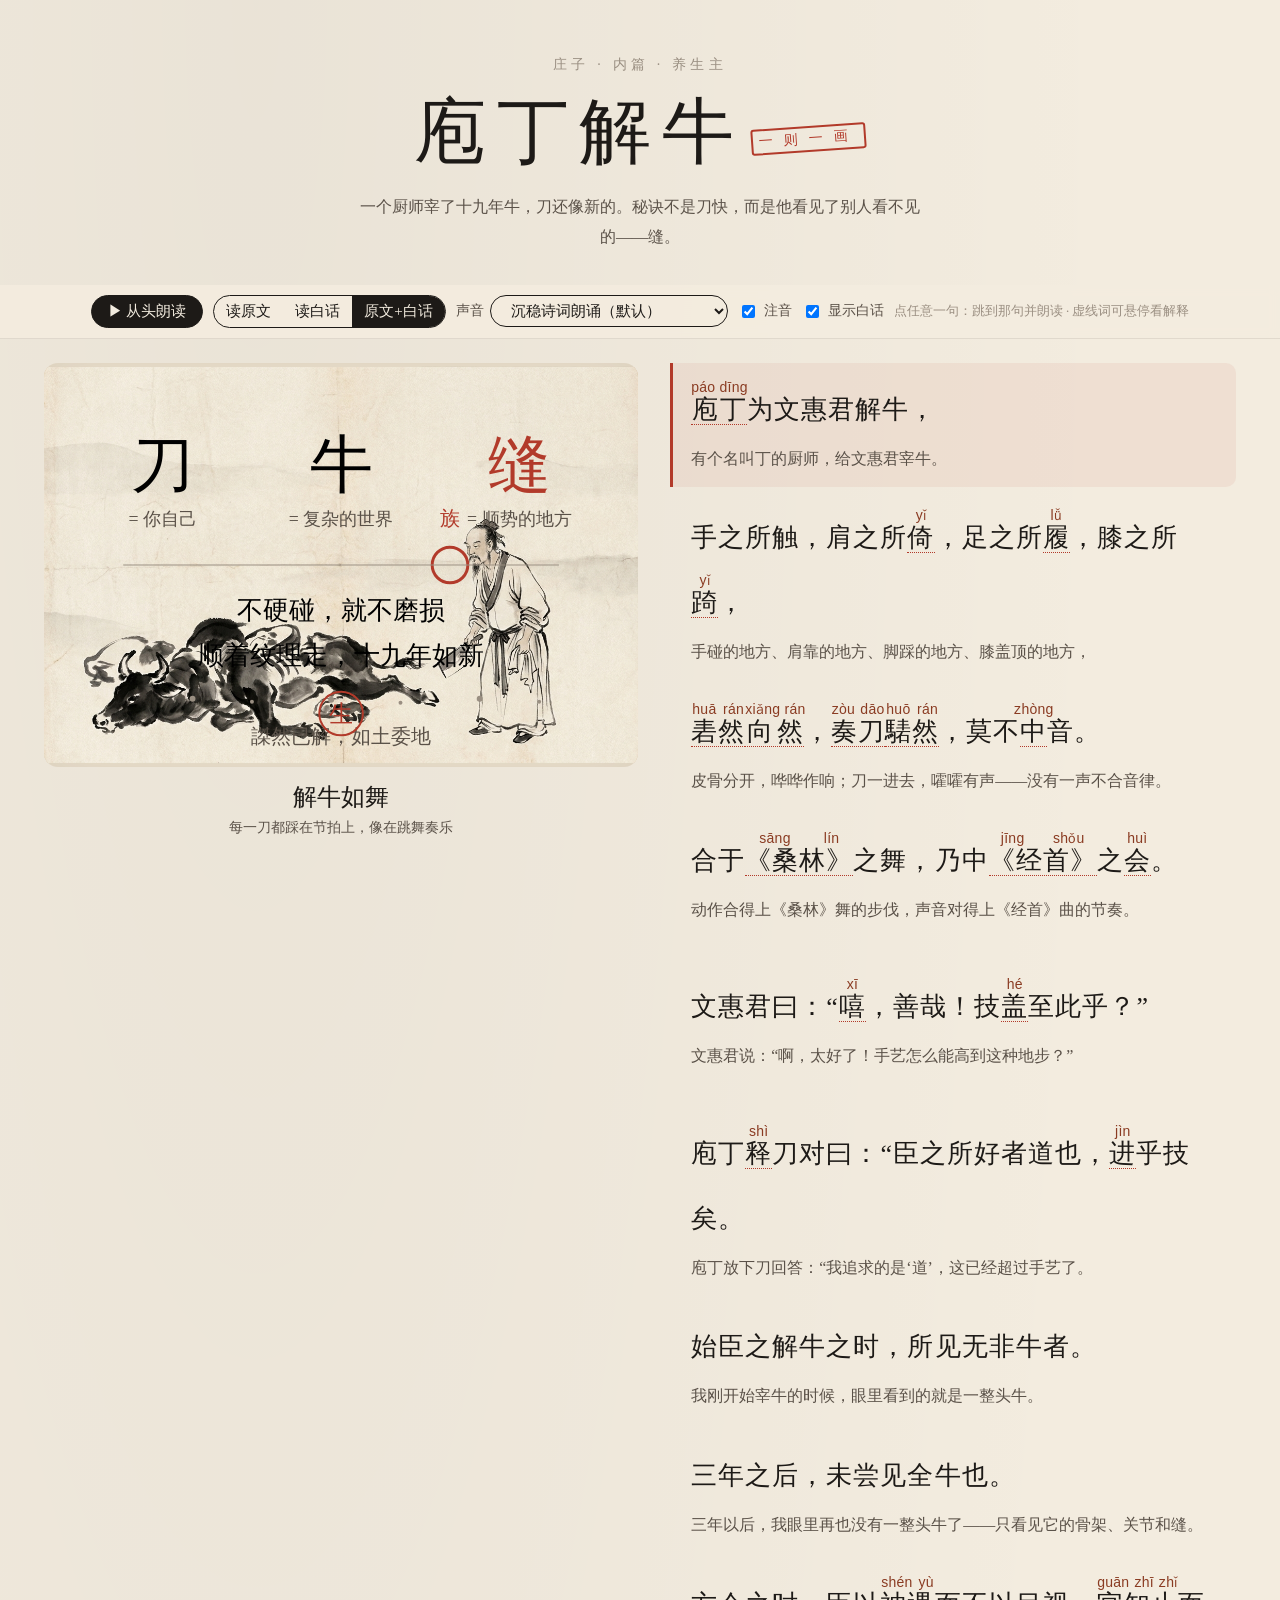
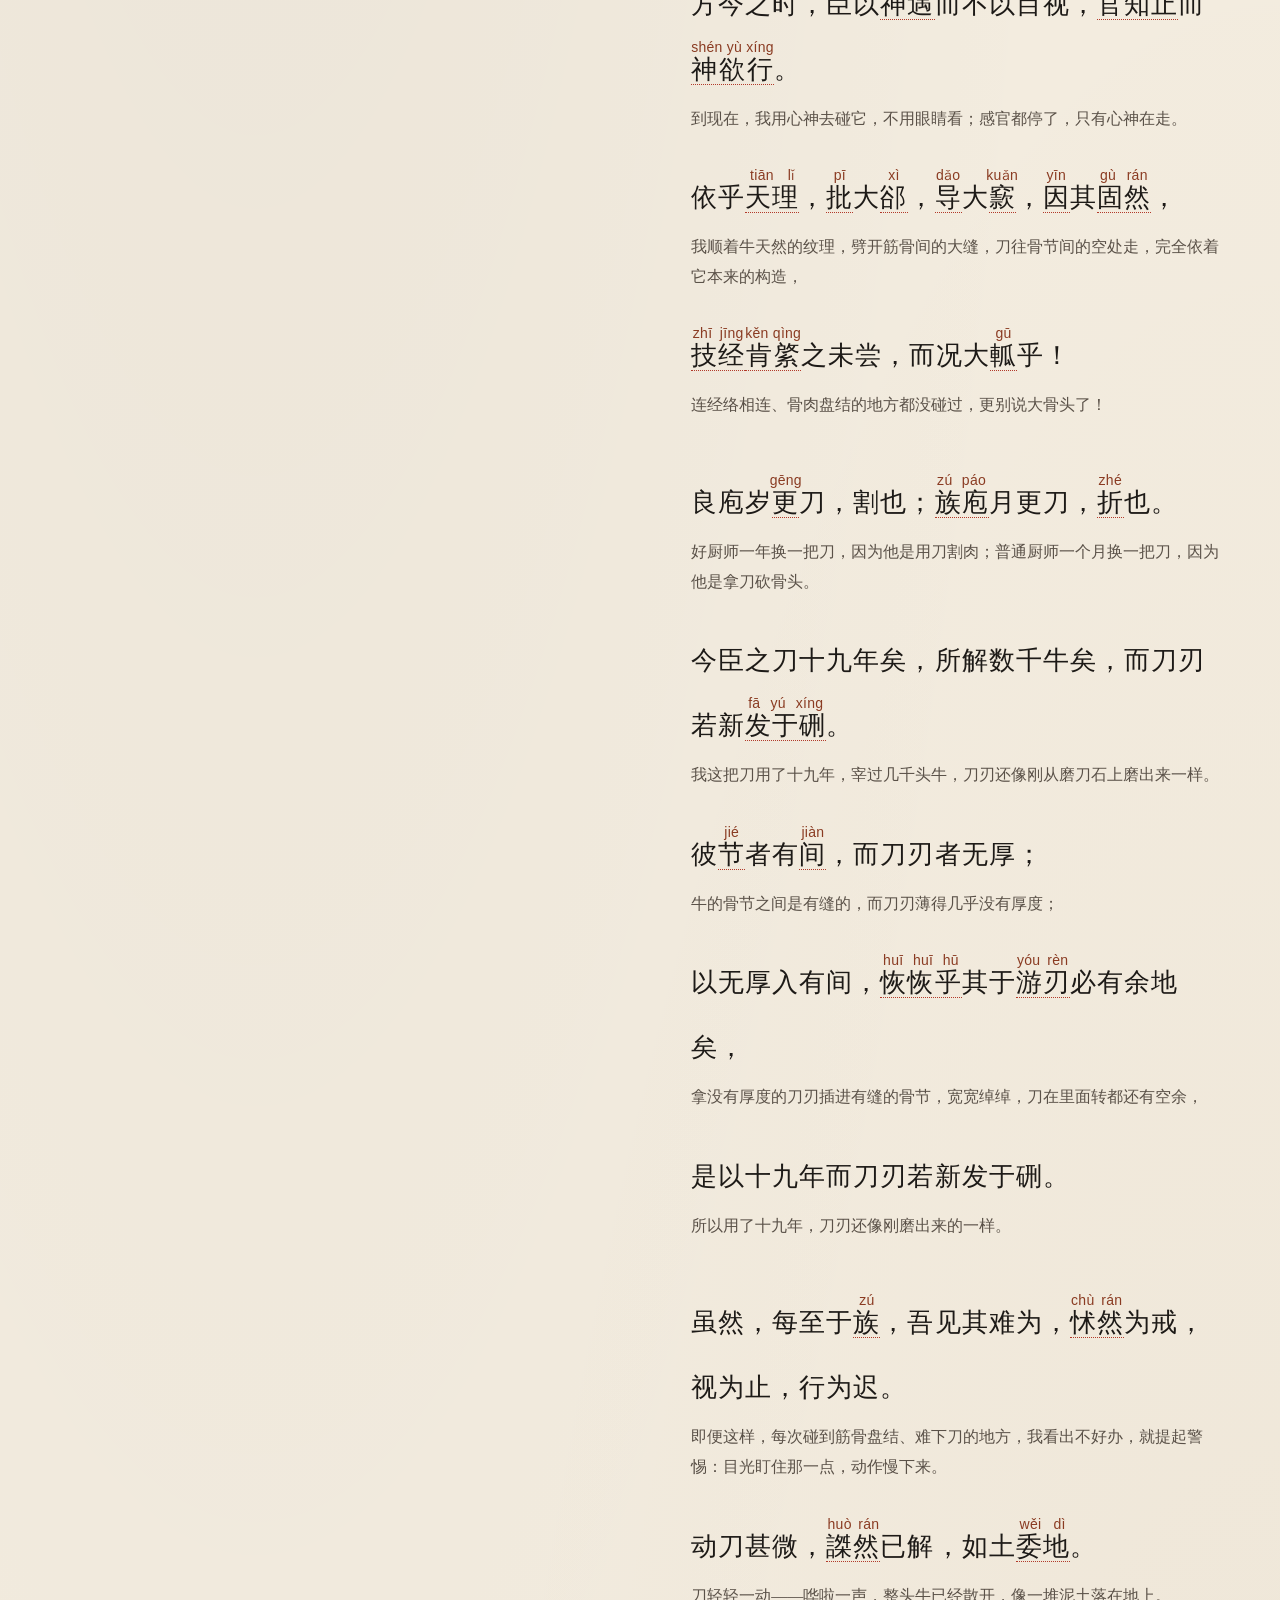
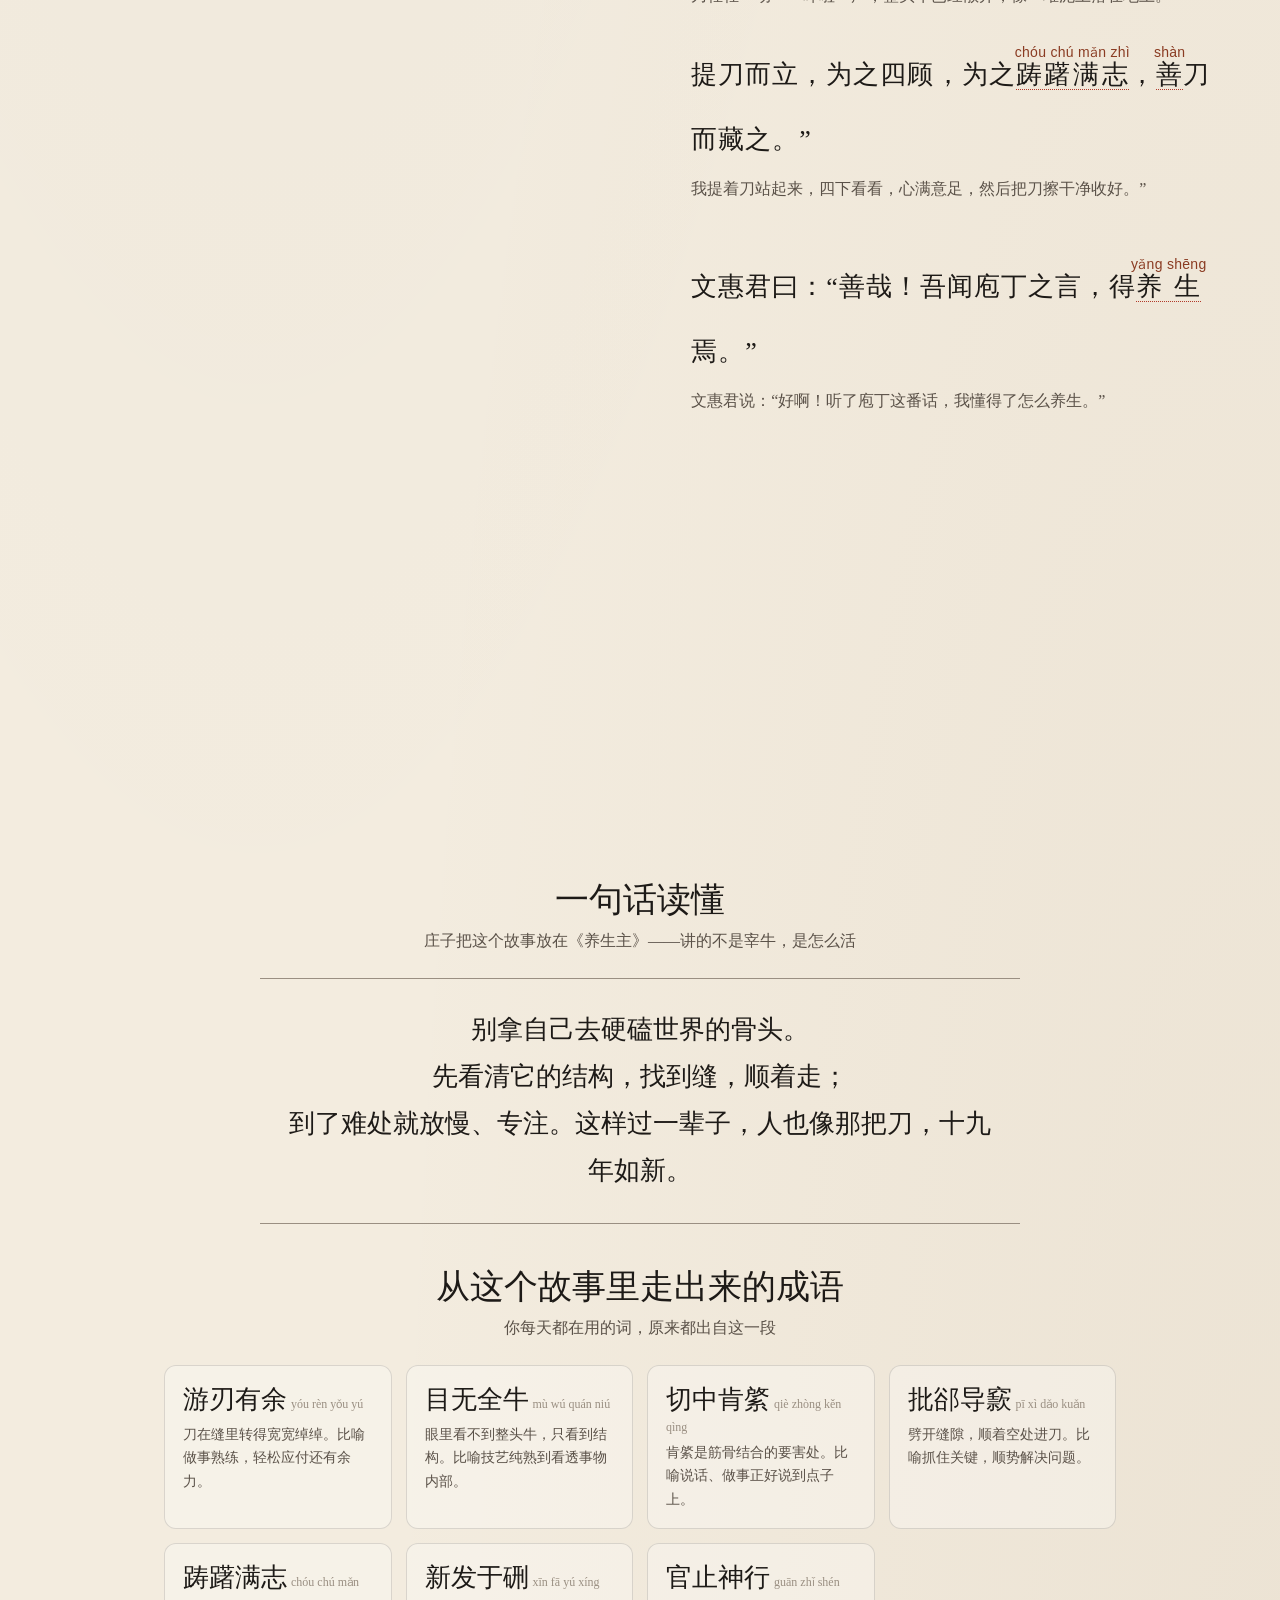
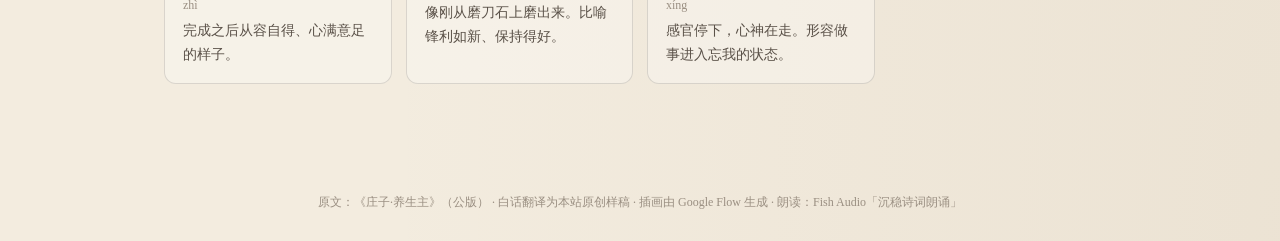
==== commit 465882f3: "手机上正在读的句子滚到画面区正下方，不再被挡住 Co-Authored-By: Claude Opus 5.5 <noreply@anthropic.com>" ====
--- a/paoding.html
+++ b/paoding.html
@@ -507,16 +507,38 @@
   active = i;
   sentEls.forEach((e, j) => e.classList.toggle("active", j === i));
   showScene(S[i].sc, S[i].st);
-  if (scroll) sentEls[i].scrollIntoView({ behavior: "smooth", block: "center" });
-}
-
-// 不播放时，滚动到哪句就显示哪句的画面
-const io = new IntersectionObserver(es => {
-  if (playing) return;
-  const vis = es.filter(e => e.isIntersecting).sort((a, b) => a.boundingClientRect.top - b.boundingClientRect.top);
-  if (vis.length) setActive(+vis[0].target.dataset.i, false);
-}, { rootMargin: "-40% 0px -50% 0px" });
-sentEls.forEach(e => io.observe(e));
+  if (scroll) scrollToSentence(i);
+}
+
+// 手机上画面区固定在顶部，文字只能在它下面读；电脑上画面在左边，文字放屏幕中间
+const barEl = document.querySelector(".bar");
+const mobileMq = matchMedia("(max-width: 860px)");
+const stageWrapEl = document.querySelector(".stage-wrap");
+// 画面区固定在顶部时，它的下沿位置（控制条高度 + 画面区高度）
+const stickyBottom = () => barEl.offsetHeight + stageWrapEl.offsetHeight;
+function readLine() {
+  return mobileMq.matches ? Math.max(stageWrapEl.getBoundingClientRect().bottom, 0) + 24 : innerHeight * 0.45;
+}
+function scrollToSentence(i) {
+  const el = sentEls[i];
+  if (!mobileMq.matches) { el.scrollIntoView({ behavior: "smooth", block: "center" }); return; }
+  const top = el.getBoundingClientRect().top + scrollY - (stickyBottom() + 12);
+  scrollTo({ top, behavior: "smooth" });
+}
+
+// 不播放时，滚动到哪句就显示哪句的画面（取阅读线所在的那句）
+let scrollTick = false;
+addEventListener("scroll", () => {
+  if (playing || scrollTick) return;
+  scrollTick = true;
+  requestAnimationFrame(() => {
+    scrollTick = false;
+    const y = readLine();
+    let k = sentEls.findIndex(e => e.getBoundingClientRect().bottom > y);
+    if (k < 0) k = sentEls.length - 1;
+    if (k !== active) setActive(k, false);
+  });
+}, { passive: true });
 
 // ---------- 朗读 ----------
 // full：整篇逐句都有音频（audio/<id>/o01.mp3、t01.mp3）；sample：只录了第一段试听
@@ -639,7 +661,6 @@
 window.addEventListener("scroll", () => tip.classList.remove("show"), { passive: true });
 
 // 控制条在手机上会换行变高，画面区要贴在它下面
-const barEl = document.querySelector(".bar");
 const setBarH = () => document.documentElement.style.setProperty("--barH", barEl.offsetHeight + "px");
 setBarH(); addEventListener("resize", setBarH);
 if ("ResizeObserver" in window) new ResizeObserver(setBarH).observe(barEl);
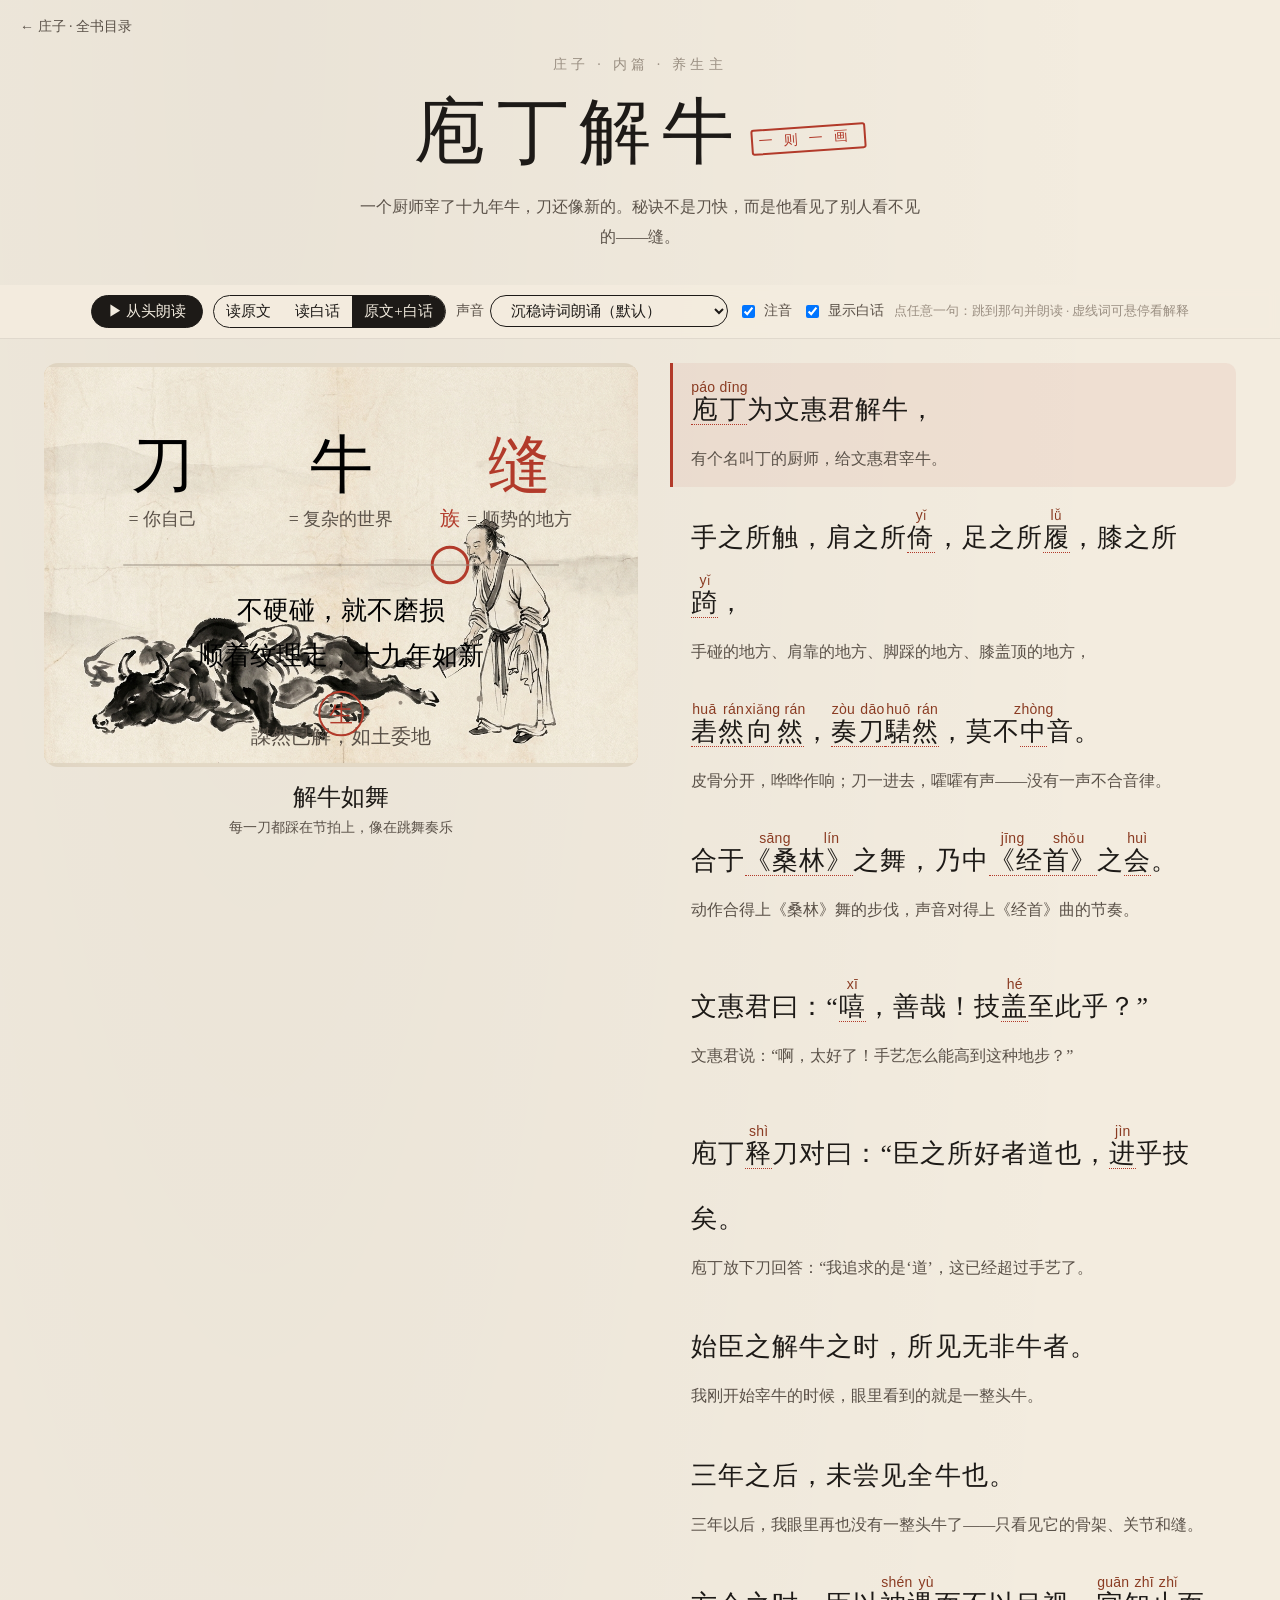
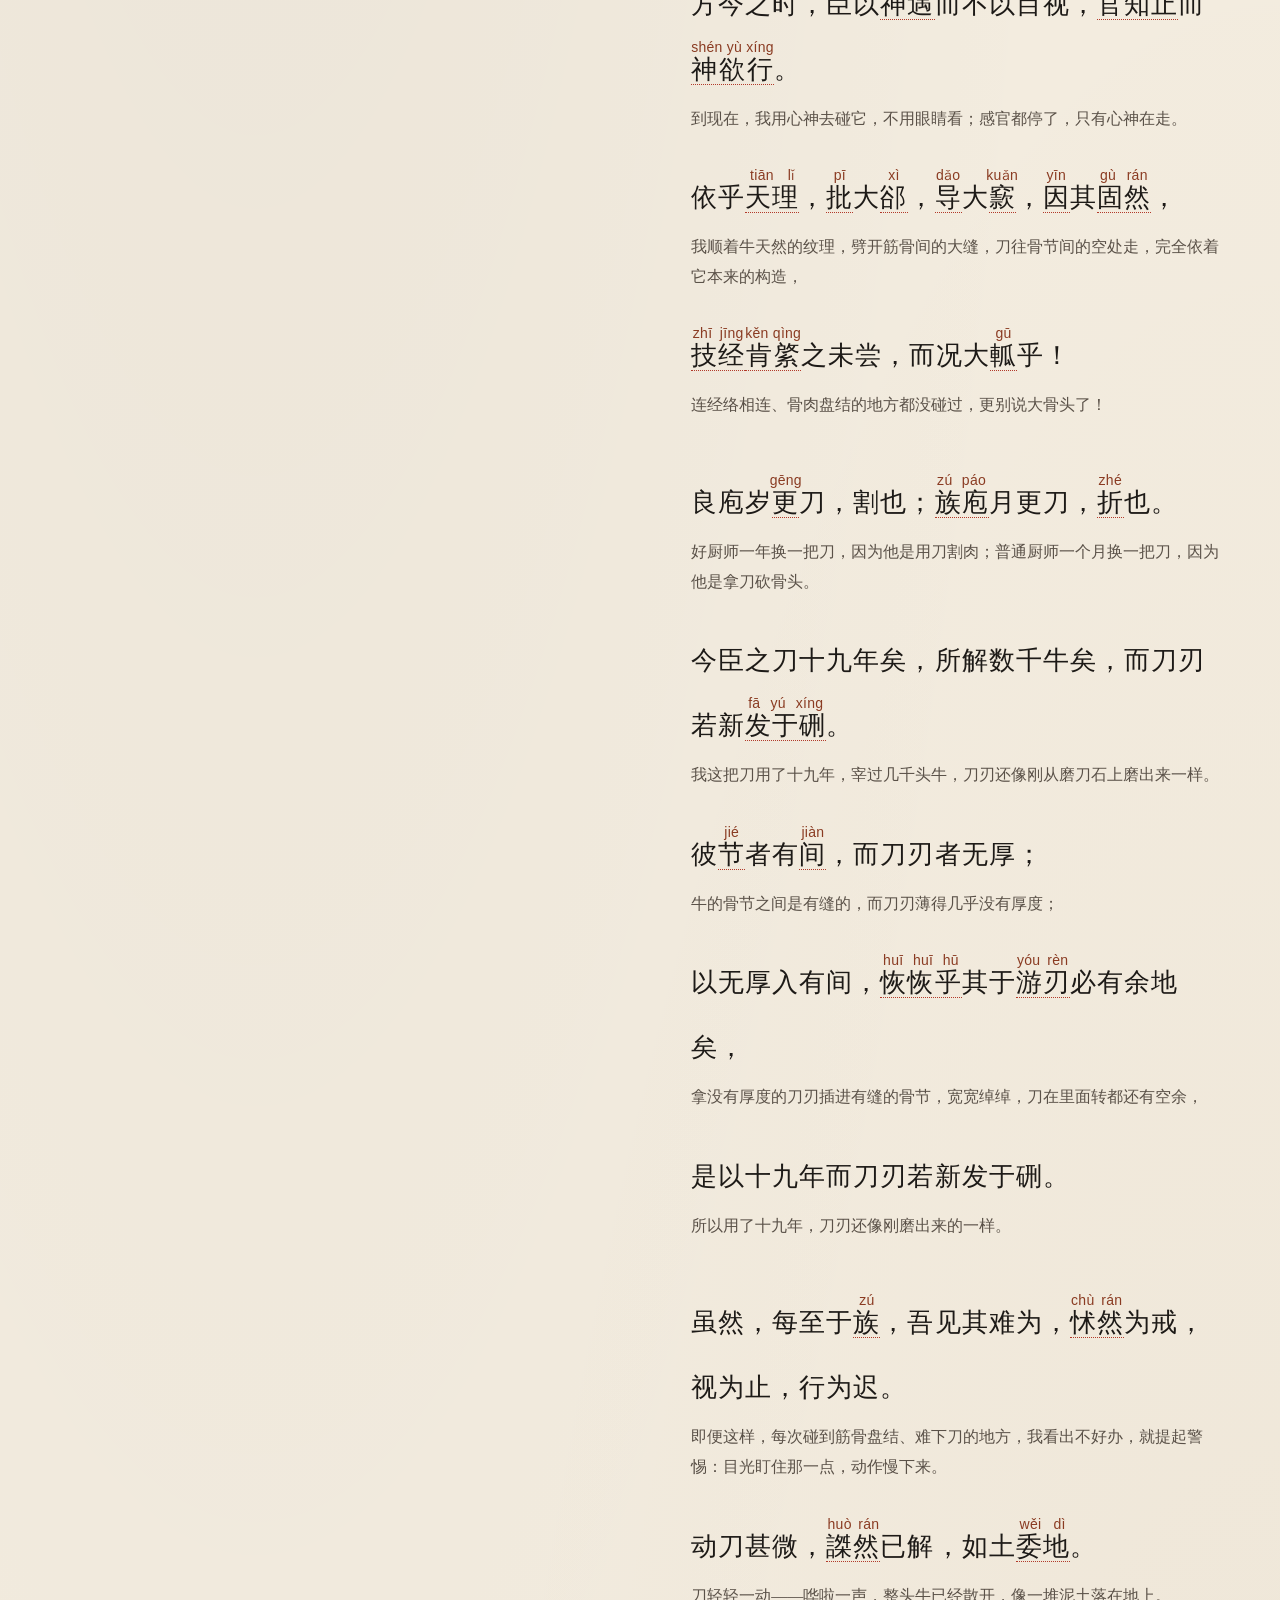
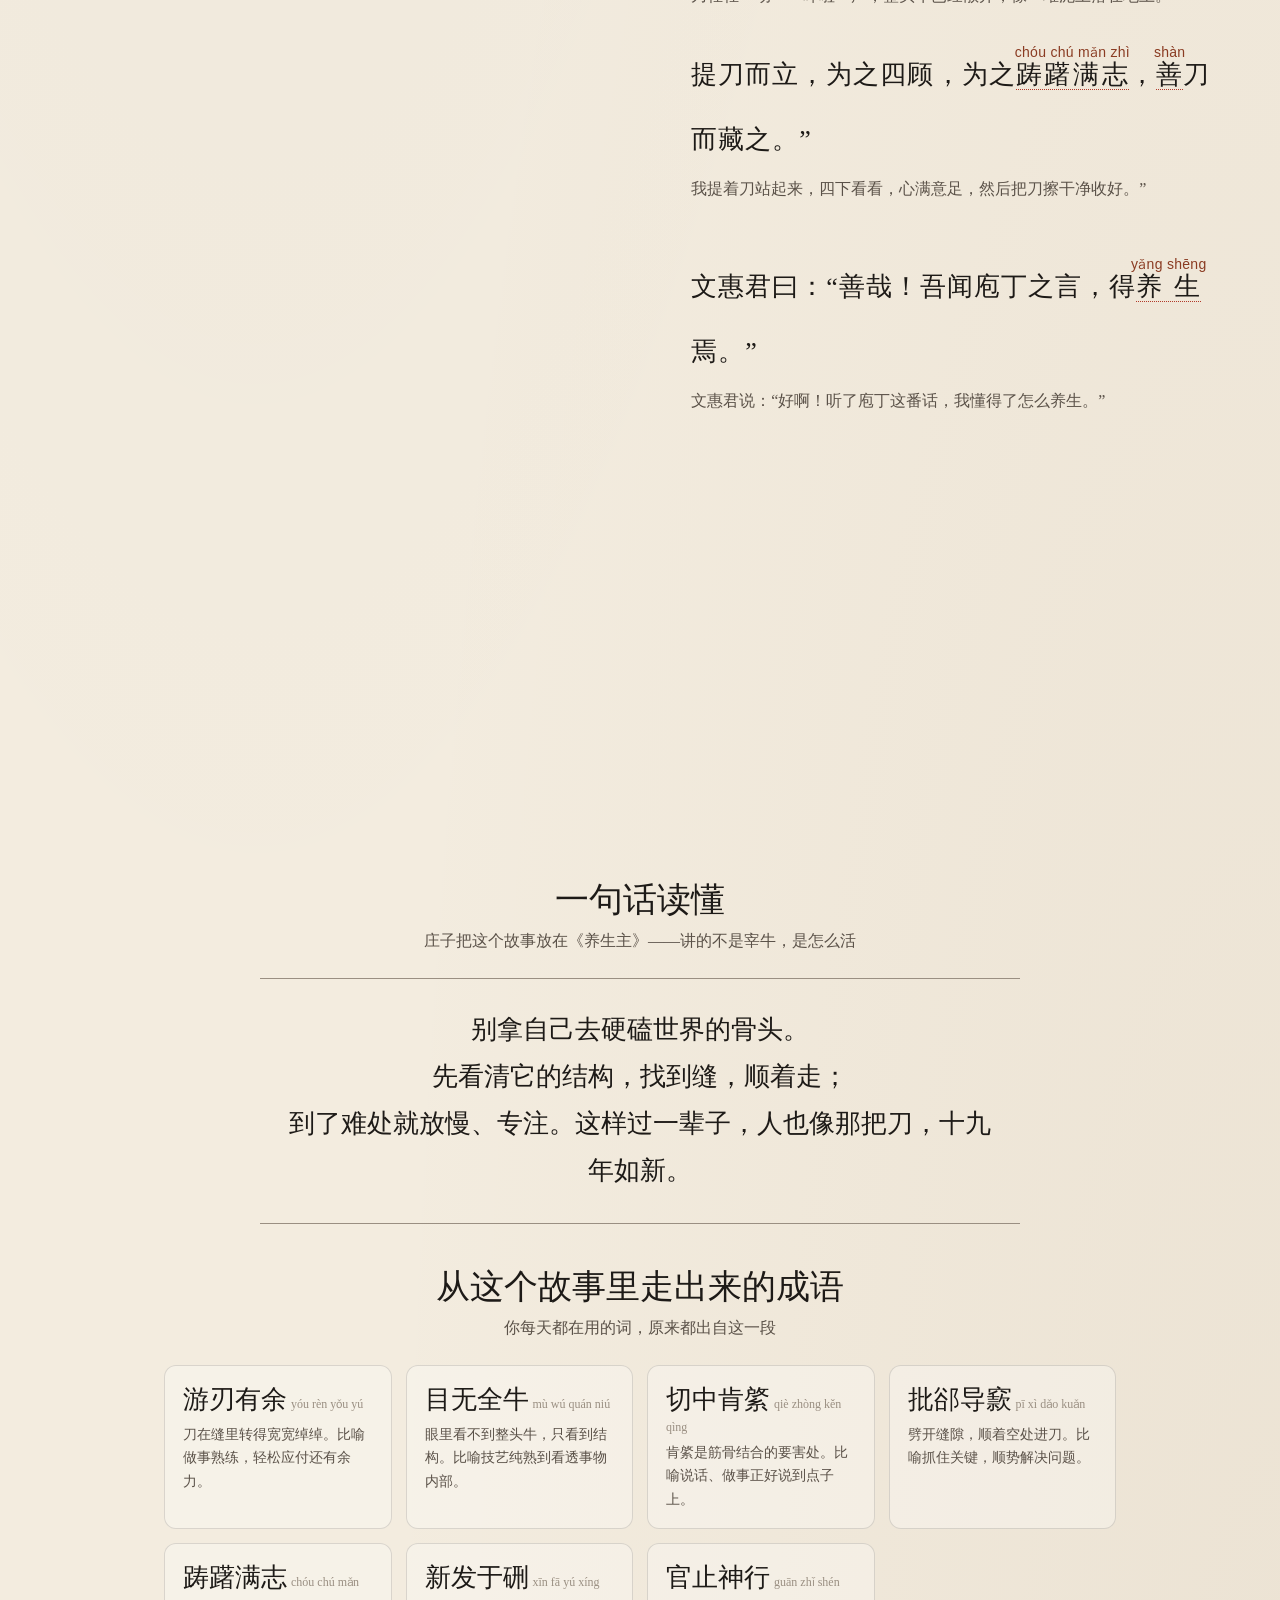
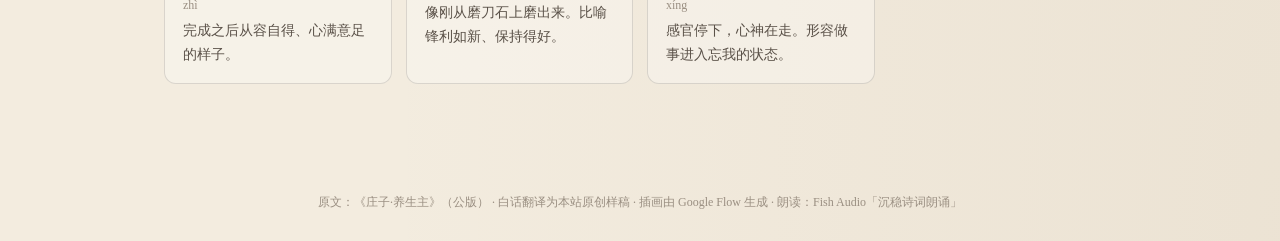
==== commit 9ce0cff9: "全书 33 篇：逐句白话、注音与释义，目录页和通用阅读页 原文取自维基文库并转简体；白话与注释为 AI 起稿，未逐条人工校对。  Co-Authored-By: Claude Opus 5.5 <no" ====
--- a/paoding.html
+++ b/paoding.html
@@ -29,6 +29,7 @@
   header.hero {
     padding: 56px 24px 32px; text-align: center; position: relative;
   }
+  .hero .home { position: absolute; left: 20px; top: 18px; color: var(--ink2); text-decoration: none; font-size: 14px; }
   .hero .src { color: var(--ink3); letter-spacing: .3em; font-size: 14px; }
   .hero h1 {
     font-family: var(--kai); font-weight: normal; font-size: 72px; margin: 10px 0 6px;
@@ -194,6 +195,7 @@
     .stage-wrap { top: var(--barH, 56px); z-index: 10; background: var(--paper); padding: 6px 0; }
     .bar { gap: 6px 8px; padding: 8px 10px; }
     .bar .hint { display: none; }
+    .sent { scroll-margin-top: calc(var(--stickyH, 0px) + 10px); }
     .bar button, .bar select { font-size: 13px; padding: 5px 10px; }
     .seg button { padding: 5px 9px; }
     .bar label { font-size: 13px; }
@@ -209,6 +211,7 @@
 <body>
 
 <header class="hero">
+  <a class="home" href="index.html">← 庄子 · 全书目录</a>
   <div class="src">庄子 · 内篇 · 养生主</div>
   <h1>庖丁解牛<span class="seal">一则一画</span></h1>
   <p class="lede">一个厨师宰了十九年牛，刀还像新的。秘诀不是刀快，而是他看见了别人看不见的——缝。</p>
@@ -514,16 +517,12 @@
 const barEl = document.querySelector(".bar");
 const mobileMq = matchMedia("(max-width: 860px)");
 const stageWrapEl = document.querySelector(".stage-wrap");
-// 画面区固定在顶部时，它的下沿位置（控制条高度 + 画面区高度）
-const stickyBottom = () => barEl.offsetHeight + stageWrapEl.offsetHeight;
 function readLine() {
   return mobileMq.matches ? Math.max(stageWrapEl.getBoundingClientRect().bottom, 0) + 24 : innerHeight * 0.45;
 }
 function scrollToSentence(i) {
-  const el = sentEls[i];
-  if (!mobileMq.matches) { el.scrollIntoView({ behavior: "smooth", block: "center" }); return; }
-  const top = el.getBoundingClientRect().top + scrollY - (stickyBottom() + 12);
-  scrollTo({ top, behavior: "smooth" });
+  // 手机上靠 scroll-margin-top 把句子停在固定画面区下面，由浏览器自己算
+  sentEls[i].scrollIntoView({ behavior: "smooth", block: mobileMq.matches ? "start" : "center" });
 }
 
 // 不播放时，滚动到哪句就显示哪句的画面（取阅读线所在的那句）
@@ -661,9 +660,13 @@
 window.addEventListener("scroll", () => tip.classList.remove("show"), { passive: true });
 
 // 控制条在手机上会换行变高，画面区要贴在它下面
-const setBarH = () => document.documentElement.style.setProperty("--barH", barEl.offsetHeight + "px");
+const setBarH = () => {
+  const r = document.documentElement.style;
+  r.setProperty("--barH", barEl.offsetHeight + "px");
+  r.setProperty("--stickyH", (barEl.offsetHeight + stageWrapEl.offsetHeight) + "px");
+};
 setBarH(); addEventListener("resize", setBarH);
-if ("ResizeObserver" in window) new ResizeObserver(setBarH).observe(barEl);
+if ("ResizeObserver" in window) { const ro = new ResizeObserver(setBarH); ro.observe(barEl); ro.observe(stageWrapEl); }
 
 setActive(0, false);
 </script>
